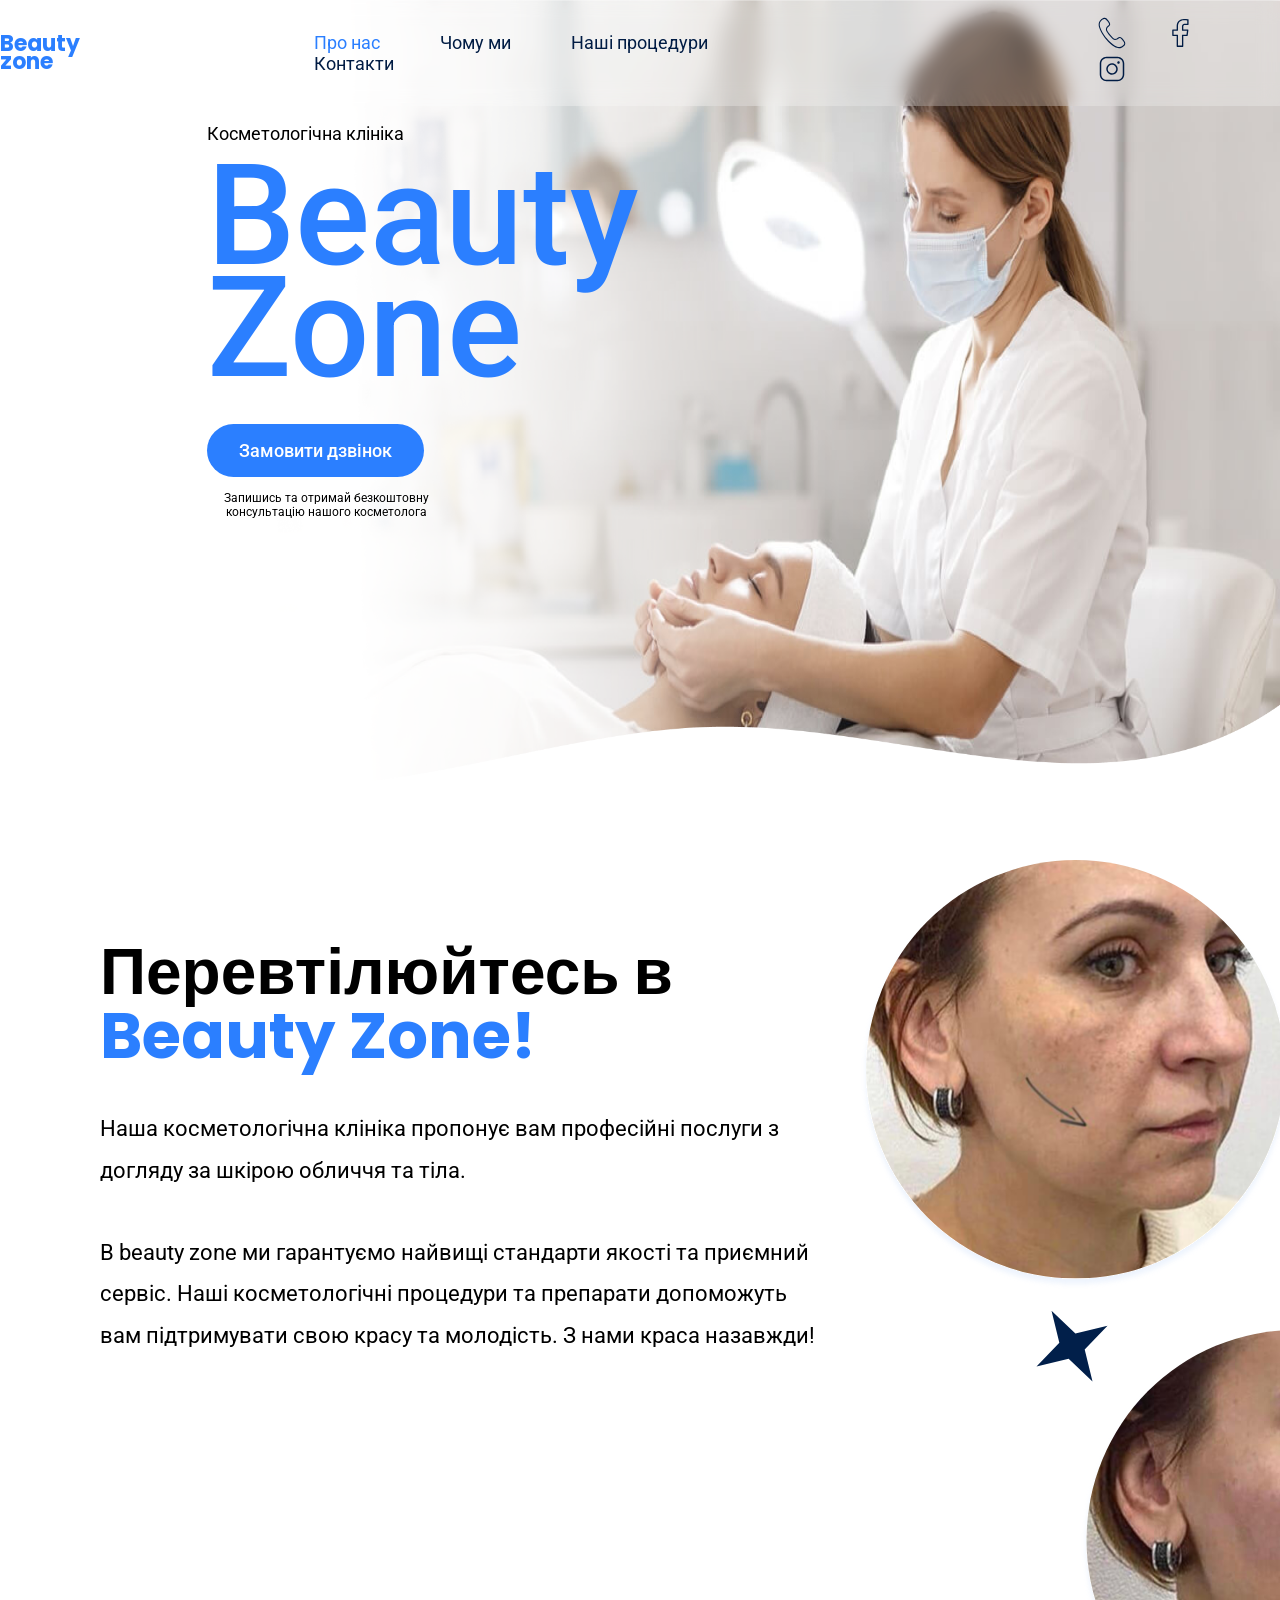
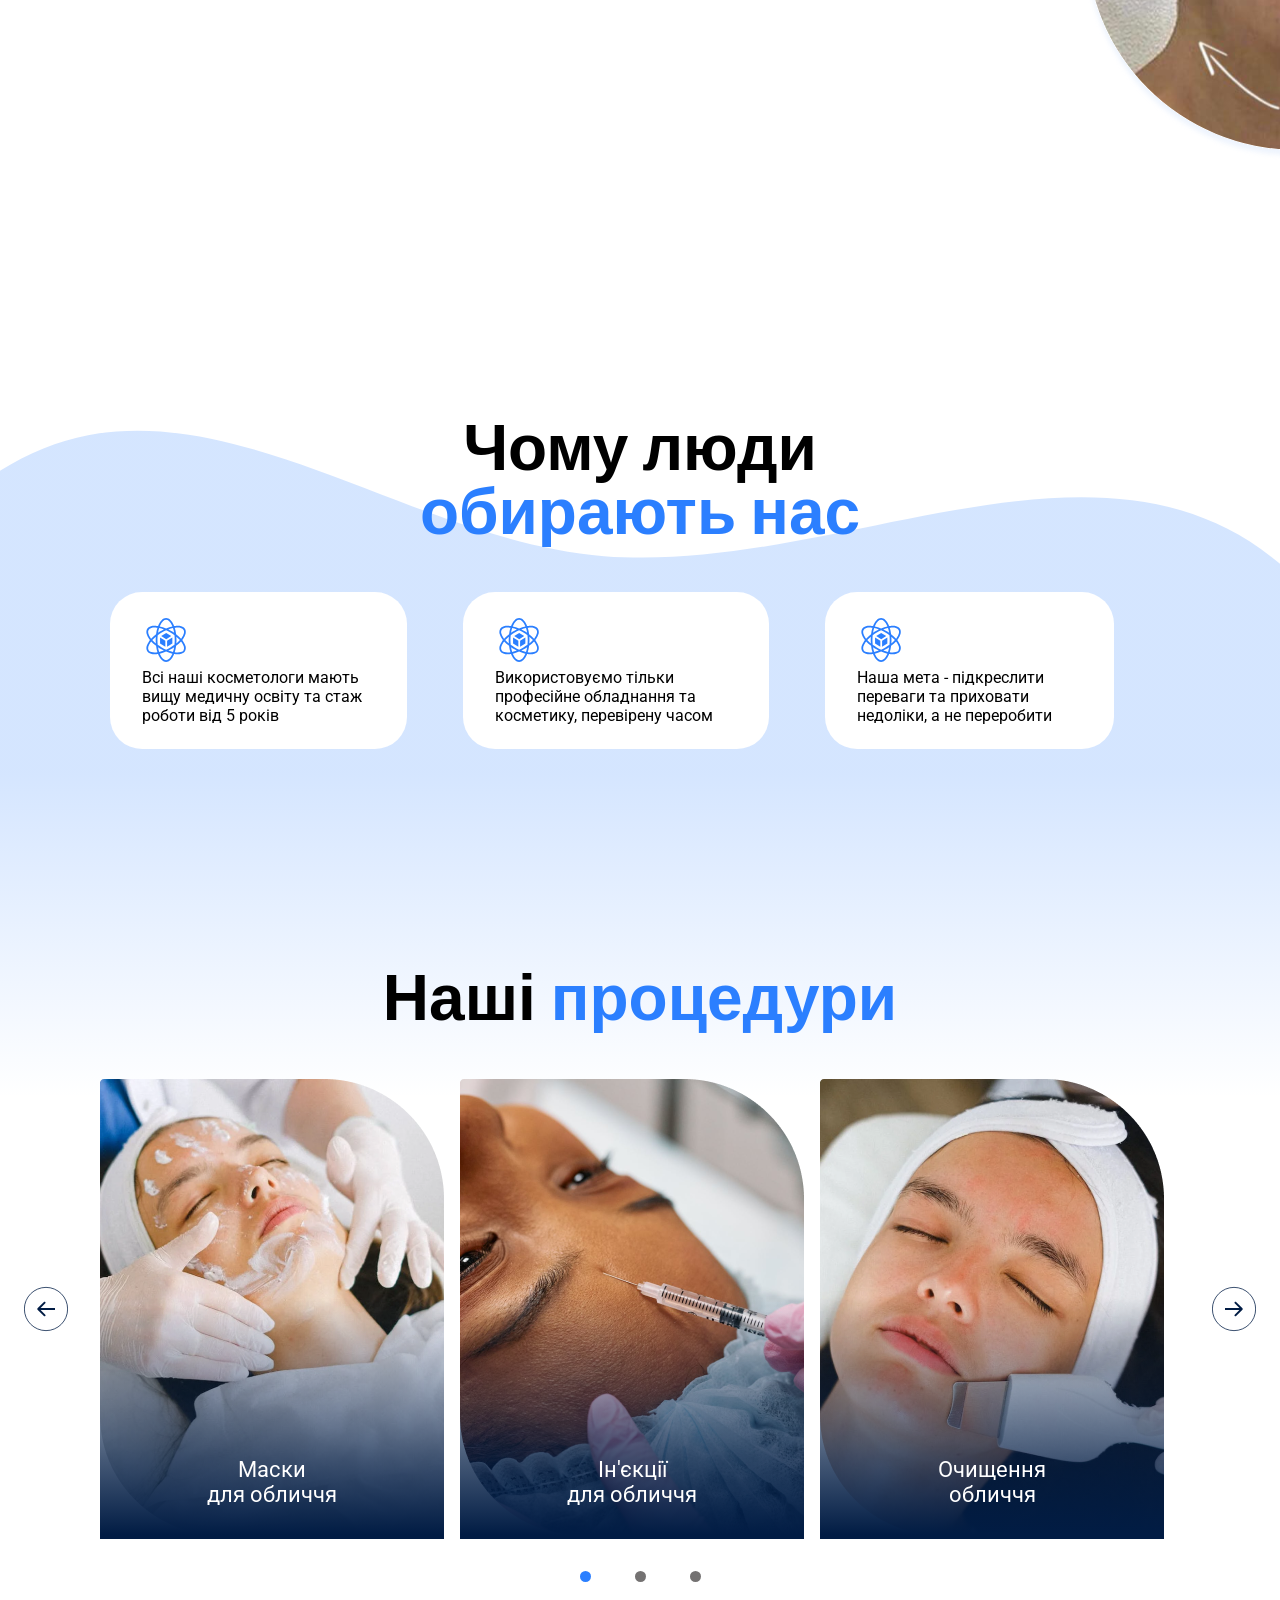
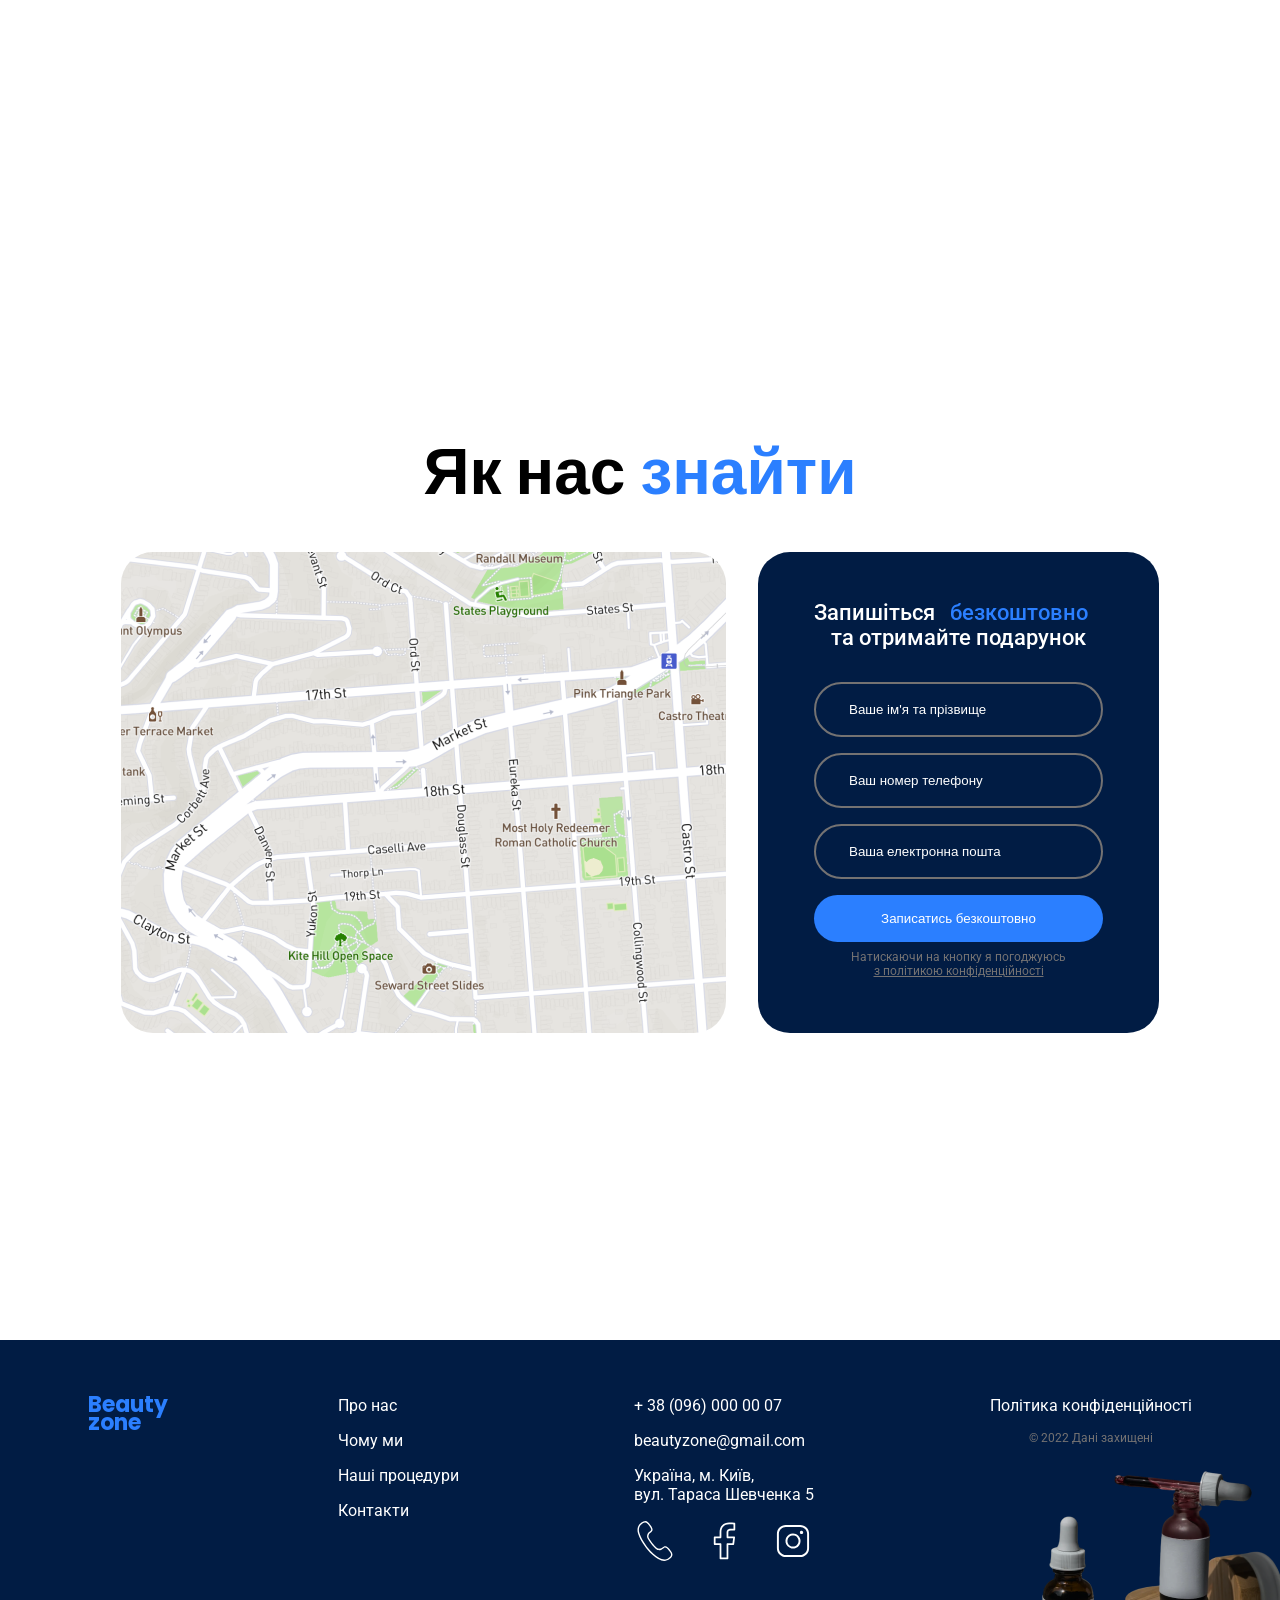
==== index.html @ c906c34a "First commit" ====
<!DOCTYPE html>
<html lang="en">
<head>
    <meta charset="UTF-8">

    <!-- Підключення шрифтів з Google Fonts -->
    <link rel="preconnect" href="https://fonts.googleapis.com">
    <link rel="preconnect" href="https://fonts.gstatic.com" crossorigin>
    <!-- Підключенно Roboto - regular, medium; Poppins - regular, bold -->
    <link href="https://fonts.googleapis.com/css2?family=Poppins:wght@400;700&family=Roboto:wght@400;500&display=swap" rel="stylesheet">


    <!-- Підключення стилів -->

    <!-- Підключення основних стилів -->
    <link rel="stylesheet" href="./css/nullystyle/nullystyle.css">
    <link rel="stylesheet" href="./css/nullystyle/fonts.css">

    <!-- Підключення стилів, для окремих блоків -->
    <link rel="stylesheet" href="./css/header/header.css">
    <link rel="stylesheet" href="./css/style_block_1/block_style.css">

    <link rel="stylesheet" href="./css/style_block_2/block_style.css">

    <link rel="stylesheet" href="./css/style_block_3/block_style.css">
    <link rel="stylesheet" href="./css/style_block_3/slider.css">

    <link rel="stylesheet" href="./css/style_block_4/block_style.css">

    <link rel="stylesheet" href="./css/footer/footer.css">

    <title>genius-homework-1</title>
</head>
<body>
    <div class="wrapper">

        <header class="header">
            <h2 class="logo">Beauty zone</h2>
            <div class="link_group">
                <a href="#main" class="roboto link opened_link">Про нас</a>
                <a href="#why_us" class="roboto link">Чому ми</a>
                <a href="#service" class="roboto link">Наші процедури</a>
                <a href="#contact" class="roboto link">Контакти</a>
            </div>
            <div class="icons_group">
                <img src="./images/icons/header_phone.svg" alt="" class="header_icon">
                <img src="./images/icons/header_facebook.svg" alt="" class="header_icon">
                <img src="./images/icons/header_instagram.svg" alt="" class="header_icon">
            </div>
        </header>

        <section class="section_wrapper first_screen">
            <div class="content">
                <p class="content_subtitle roboto">Косметологічна клініка</p>
                <p class="content_title roboto">Beauty Zone</p>
                <p class="content_order_call roboto">Замовити дзвінок</p>
                <p class="content_text roboto">Запишись та отримай безкоштовну консультацію нашого косметолога</p>
            </div>
        </section>

        <section id="main" class="section_wrapper section_flex">
            <div>
                <h2 class="section_title">Перевтілюйтесь в <p>Beauty Zone!</p></h2>
                <p class="section_text roboto">
                    Наша косметологічна клініка пропонує вам професійні послуги
                    з догляду за шкірою обличчя та тіла.
                </p>
                <p class="section_text roboto">
                    B beauty zone ми гарантуємо найвищі стандарти якості
                    та приємний сервіс. Наші косметологічні процедури та препарати допоможуть вам підтримувати свою красу та молодість.
                    З нами краса назавжди!
                </p>
            </div>
            <img src="./images/блок%202/background.svg" class="section_image" alt="">
        </section>

        <section class="selection_wrapper">
            <div id="why_us">
                <h2 class="section_title ">Чому люди<p>обирають нас</p></h2>

                <div class="card_items">
                    <div class="card_item">
                        <img src="./images/Блок%203/icons/education.svg" alt="" class="card_icon">
                        <p class="card_text roboto">Всі наші косметологи мають вищу медичну освіту
                            та стаж роботи від 5 років</p>
                    </div>
                    <div class="card_item">
                        <img src="./images/Блок%203/icons/education.svg" alt="" class="card_icon">
                        <p class="card_text roboto">Використовуємо тільки професійне обладнання та косметику, перевірену часом</p>
                    </div>
                    <div class="card_item">
                        <img src="./images/Блок%203/icons/education.svg" alt="" class="card_icon">
                        <p class="card_text roboto">Наша мета - підкреслити переваги та приховати недоліки, а не переробити</p>
                    </div>
                </div>
            </div>

            <div id="service">
                <h2 class="section_title service_title">Наші <p>процедури</p></h2>

                <div class="slider_wrapper">

                    <div class="slider_body">
                        <img src="./images/Блок%203/icons/navigation_arrow.svg" alt="" class="slider_arrow_button">
                        <div class="slider_items">
                            <div class="slider_item">
                                <img src="./images/Блок%203/sliders/masks.png" alt="" class="slider_item_image">
                                <p class="slider_item_background"></p>
                                <p class="slider_item_text roboto">Маски <br> для обличчя</p>
                            </div>
                            <div class="slider_item">
                                <img src="./images/Блок%203/sliders/injection.png" alt="" class="slider_item_image">
                                <p class="slider_item_background"></p>
                                <p class="slider_item_text roboto">Ін'єкції <br> для обличчя</p>
                            </div>
                            <div class="slider_item">
                                <img src="./images/Блок%203/sliders/clear_face.png" alt="" class="slider_item_image">
                                <p class="slider_item_background"></p>
                                <p class="slider_item_text roboto">Очищення <br> обличчя</p>
                            </div>
                        </div>
                        <img src="./images/Блок%203/icons/navigation_arrow.svg" alt="" class="slider_arrow_button slider_arrow_button-next">
                    </div>

                    <div class="slider_buttons">
                        <button class="slider_button slider_button-active"></button>
                        <button class="slider_button"></button>
                        <button class="slider_button"></button>
                    </div>
                </div>
            </div>
        </section>

        <section id="contact" class="section_wrapper">
            <h2 class="section_title section_title-center">Як нас<p>знайти</p></h2>
            
            <div class="content_wrapper">
                <img src="./images/Block%204/map.png" alt="" class="content_map">
                <form class="content_form" action="#" method="POST">
                    <span class="content_form_title roboto"><span>Запишіться <p>безкоштовно</p></span>та отримайте подарунок</span>
                    <input placeholder="Ваше ім'я та прізвище" class="content_form_input" type="text">
                    <input placeholder="Ваш номер телефону" class="content_form_input" type="tel">
                    <input placeholder="Ваша електронна пошта" class="content_form_input" type="email">
                    <button class="content_form_button_submit" type="submit">Записатись безкоштовно</button>
                    <div class="agree_text-wrapper">
                        <p class="agree_text roboto">Натискаючи на кнопку я погоджуюсь</p>
                        <p class="agree_text roboto agree_text-underline">з політикою конфіденційності</p>
                    </div>
                </form>
            </div>
        </section>
        
        <footer class="footer_wrapper">

            <h2 class="logo">Beauty zone</h2>

            <div class="footer_link_group">
                <a href="#main" class="roboto opened_link footer_text">Про нас</a>
                <a href="#why_us" class="roboto footer_text">Чому ми</a>
                <a href="#service" class="roboto footer_text">Наші процедури</a>
                <a href="#contact" class="roboto footer_text">Контакти</a>
            </div>

            <div>
                <p class="footer_text roboto">+ 38 (096) 000 00 07</p>
                <p class="footer_text roboto">beautyzone@gmail.com</p>
                <p class="footer_text roboto">Україна, м. Київ,<br> вул. Тараса Шевченка 5</p>

                <div class="icons_wrap">
                    <img src="./images/footer/icons/phone.svg" alt="">
                    <img src="./images/footer/icons/facebook.svg" alt="">
                    <img src="./images/footer/icons/instagram.svg" alt="">
                </div>
            </div>

            <div>
                <p class="footer_text roboto">Політика конфіденційності</p>
                <p class="roboto agree_text">© 2022 Дані захищені</p>
            </div>

            <img src="./images/footer/footer.png" alt="" class="footer_staff_image">
        </footer>
    </div>
</body>
</html>
---- css/nullystyle/nullystyle.css ----
*{
    margin: 0;
    padding: 0;
}

html{
    scroll-behavior: smooth;
}

body{
    overflow-x: hidden;
}

section{
    height: 100vh;
}

a{
    text-decoration: none;
    color: black;
}

button{
    outline: none;
    border: none;
}

.poppins{
    font-family: 'Poppins', sans-serif;
}

.roboto {
    font-family: 'Roboto', sans-serif;
}
---- css/nullystyle/fonts.css ----
h1, h2, h3, h4, h5, h6, h7, h8, h9{
    letter-spacing: 0;
}

h1, h2{
    font-family: 'Poppins', sans-serif;
}

h3, h4, h5, h6, h7, h8, h9 {
    font-family: 'Roboto', sans-serif;
}


h1, h2, h3, h5, h6, h7, h8 {
    line-height: normal;
}


h1 {
    font-weight: bold;
    font-size: 64px;
}

h2{
    font-size: 32px;
}

h3{
    font-weight: 500;
}

h4{
    font-size: 22px;
    line-height: 18;
}

h5{
    font-size: 38px;
}

h7{
    font-size: 13px;
}

h8{
    font-size: 14px;
}

h9{
    font-size: 12px;
    line-height: 18;
}
---- css/header/header.css ----
.header{
    position: absolute;
    top: 0;
    left: 0;
    display: flex;
    align-items: center;
    justify-content: center;
    width: 100vw;
    height: 106px;
    background: rgba(255, 255, 255, 0.25);
    backdrop-filter: blur(10px);
    z-index: 5;
}


.logo{
    font-size: 22px;
    width: 74px;
    color: #2B7FFF;
    line-height: 0.8;
}

.link_group{
    margin: 0 240px;
}

.link{
    font-size: 18px;
    color: #011C44;
    margin-right: 56px;
}

.opened_link{
    color: #2B7FFF;
}

.header_icon{
    width: 32px;
    height: 32px;
    margin-right: 32px;
}
---- css/style_block_1/block_style.css ----
.first_screen{
    position: relative;
    top: 0;
    left: 0;
    background-image: url("../../images/background.png");
    background-repeat: no-repeat;
    background-size: 100% 100%;
    height: 100vh;
    min-width: 100vw;
}

.content{
    position: absolute;
    top: 122px;
    left: 206px;

    flex-direction: column;
    align-items: start;

    border: 1px solid #0000;
}

.content_subtitle{
    font-size: 18px;
    margin-bottom: 16px;
}

.content_title{
    color: #2B7FFF;
    font-size: 140px;
    width: 529px;
    font-weight: 500;
    line-height: 80%;
    margin-bottom: 40px;
}

.content_order_call{
    display: inline-block;
    padding: 16px 32px;
    background: #2B7FFF;
    border-radius: 40px;
    font-size: 18px;
    font-weight: 500;
    color: #ffff;
    margin-bottom: 14px;
}

.content_text{
    font-size: 12px;
    width: 238px;
    text-align: center;
}
---- css/style_block_2/block_style.css ----
.section_flex{
    display: flex;
    padding-left: 100px;
}

.section_title{
    margin-top: 40px;
    font-size: 64px;
    line-height: 100%;
}

.section_title p{
    color: #2B7FFF;
}

.section_text{
    width: 729px;
    margin: 40px 0;
    font-size: 22px;
    line-height: 1.9;
}

.section_image{
    position: relative;
    top: -40px;
    left: 0;
    margin-left: 32px;
}
---- css/style_block_3/block_style.css ----
.selection_wrapper{
    display: flex;
    flex-direction: column;
    align-items: center;
    width: 100vw;
    height: 200vh;
    background-image: url("../../images/Блок 3/background.svg");
    background-size: 100% 100%;
    background-repeat: no-repeat;
}

.selection_wrapper .section_title{
    text-align: center;
    padding-top: 176px;
}

.service_title {
    display: flex;
    justify-content: center;
    border: 1px solid #0000;
}

.service_title p {
    margin-left: 15px;
}

.card_items{
    display: flex;
    width: 1060px;
    margin-top: 48px;
}

.card_item{
    background: #ffff;
    border-radius: 32px;
    padding: 24px 32px;
    margin-right: 56px;
}
---- css/style_block_3/slider.css ----
.slider_wrapper, .slider_body, .slider_items, .slider_buttons{
    display: flex;
}

.slider_wrapper{
    margin-top: 48px;
    flex-direction: column;
    align-items: center;
}

.slider_item{
    position: relative;
    top: 0;
    left: 0;
    margin-right: 16px;
}

.slider_item_background{
    position: absolute;
    left: 0;
    top: 0;
    background: linear-gradient(180deg, rgba(1, 28, 68, 0.00) 47.40%, rgba(1, 28, 68, 0.73) 82.66%, #011C44 99.06%);
    height: 100%;
    width: 100%;
}

.slider_item_text{
    position: absolute;
    bottom: 32px;
    left: 0;
    width: 100%;
    font-size: 22px;
    color: #fff;
    text-align: center;
}

.slider_arrow_button{
    margin-right: 32px;
    cursor: pointer;
}

.slider_arrow_button-next{
    transform: rotateY(180deg);
    margin-left: 32px;
    margin-right: 0;
}

.slider_buttons{
    width: 121px;
    justify-content: space-between;
    margin-top: 32px;
}

.slider_button{
    height: 11px;
    width: 11px;
    border-radius: 11px;
    background: #747272;
    cursor: pointer;
}

.slider_button-active{
    background: #2B7FFF;
}
---- css/style_block_4/block_style.css ----
.section_title-center{
    display: flex;
    justify-content: center;
}

.section_title-center p{
    margin-left: 15px;
}

.content_wrapper{
    display: flex;
    justify-content: center;
    margin-top: 48px;
}

.content_form{
    display: flex;
    flex-direction: column;
    background: #011c44;
    margin-left: 32px;
    padding: 0 56px 0 56px;
    border-radius: 32px;
}

.content_map{
    border-radius: 32px;
}


.content_form_input{
    padding: 18px 33px;
    border-radius: 32px;
    margin-bottom: 16px;
    background: none;
    border: 2px solid #747272;
}

.content_form_input::placeholder{
    color: #ffffff;
}

.content_form_button_submit{
    padding: 16px 32px;
    color: #ffffff;
    background: #2b7fff;
    border-radius: 32px;
}

.content_form_title{
    display: flex;
    flex-direction: column;
    align-items: center;
    color: #ffffff;
    font-size: 22px;
    font-weight: 500;
    margin-top: 48px;
    margin-bottom: 32px;
}

.content_form_title span{
    display: flex;
}

.content_form_title p{
    color: #2b7fff;
    margin-left: 15px;
    margin-right: 15px;
}


.agree_text-wrapper{
    margin-top: 8px;
}

.agree_text{
    color: #747272;
    font-size: 12px;
    text-align: center;
}

.agree_text-underline{
    text-decoration: underline;
}
---- css/footer/footer.css ----
.footer_wrapper{
    display: flex;
    align-items: start;
    justify-content: space-around;
    padding: 56px 0;
    position: relative;
    background: #011C44;
    width: 100%;
}

.footer_text{
    color: #ffffff;
    font-size: 16px;
    font-weight: 400;
    margin-bottom: 16px;
}

.footer_staff_image{
    position: absolute;
    bottom: 0;
    right: 0;
}

.footer_link_group{
    display: flex;
    flex-direction: column;
}

.footer_link_group .link{
    color: #ffffff;
    margin: 0;
}

.icons_wrap{
    display: flex;
    align-items: center;
    justify-content: space-between;
}
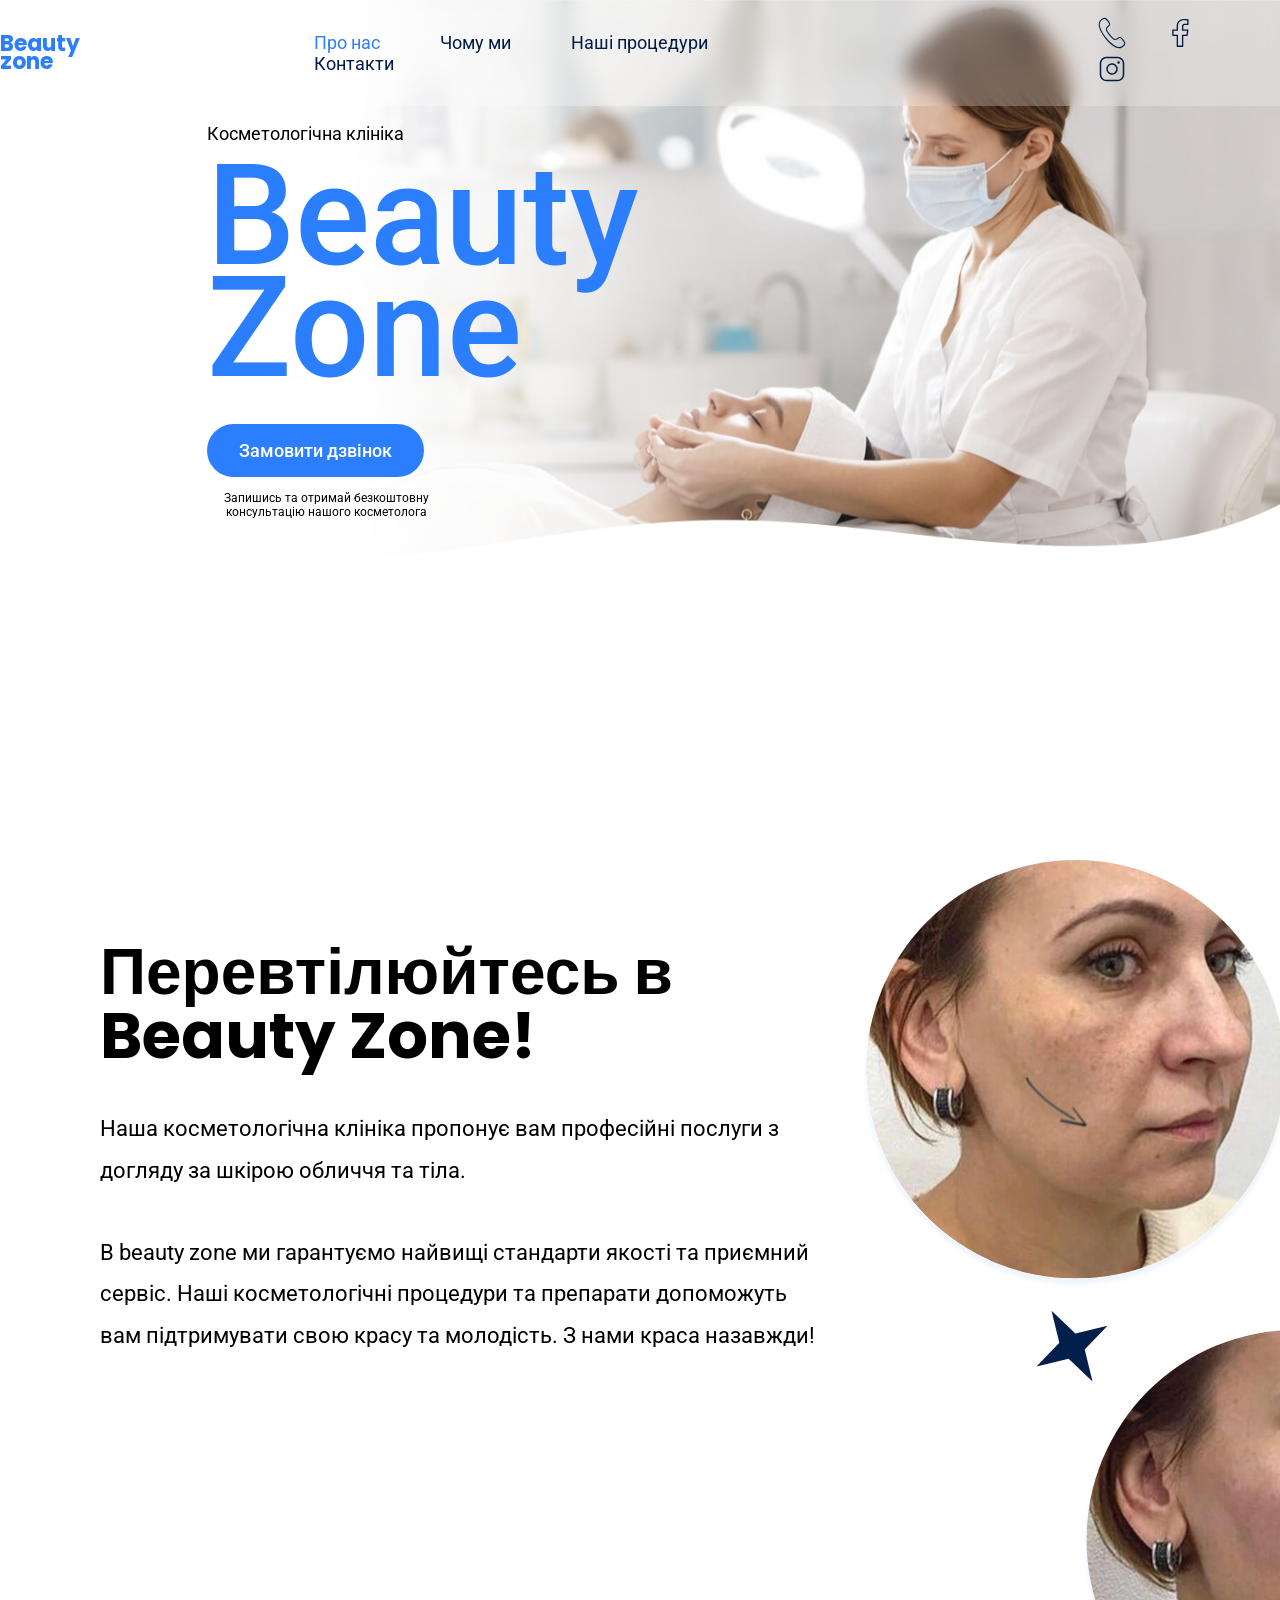
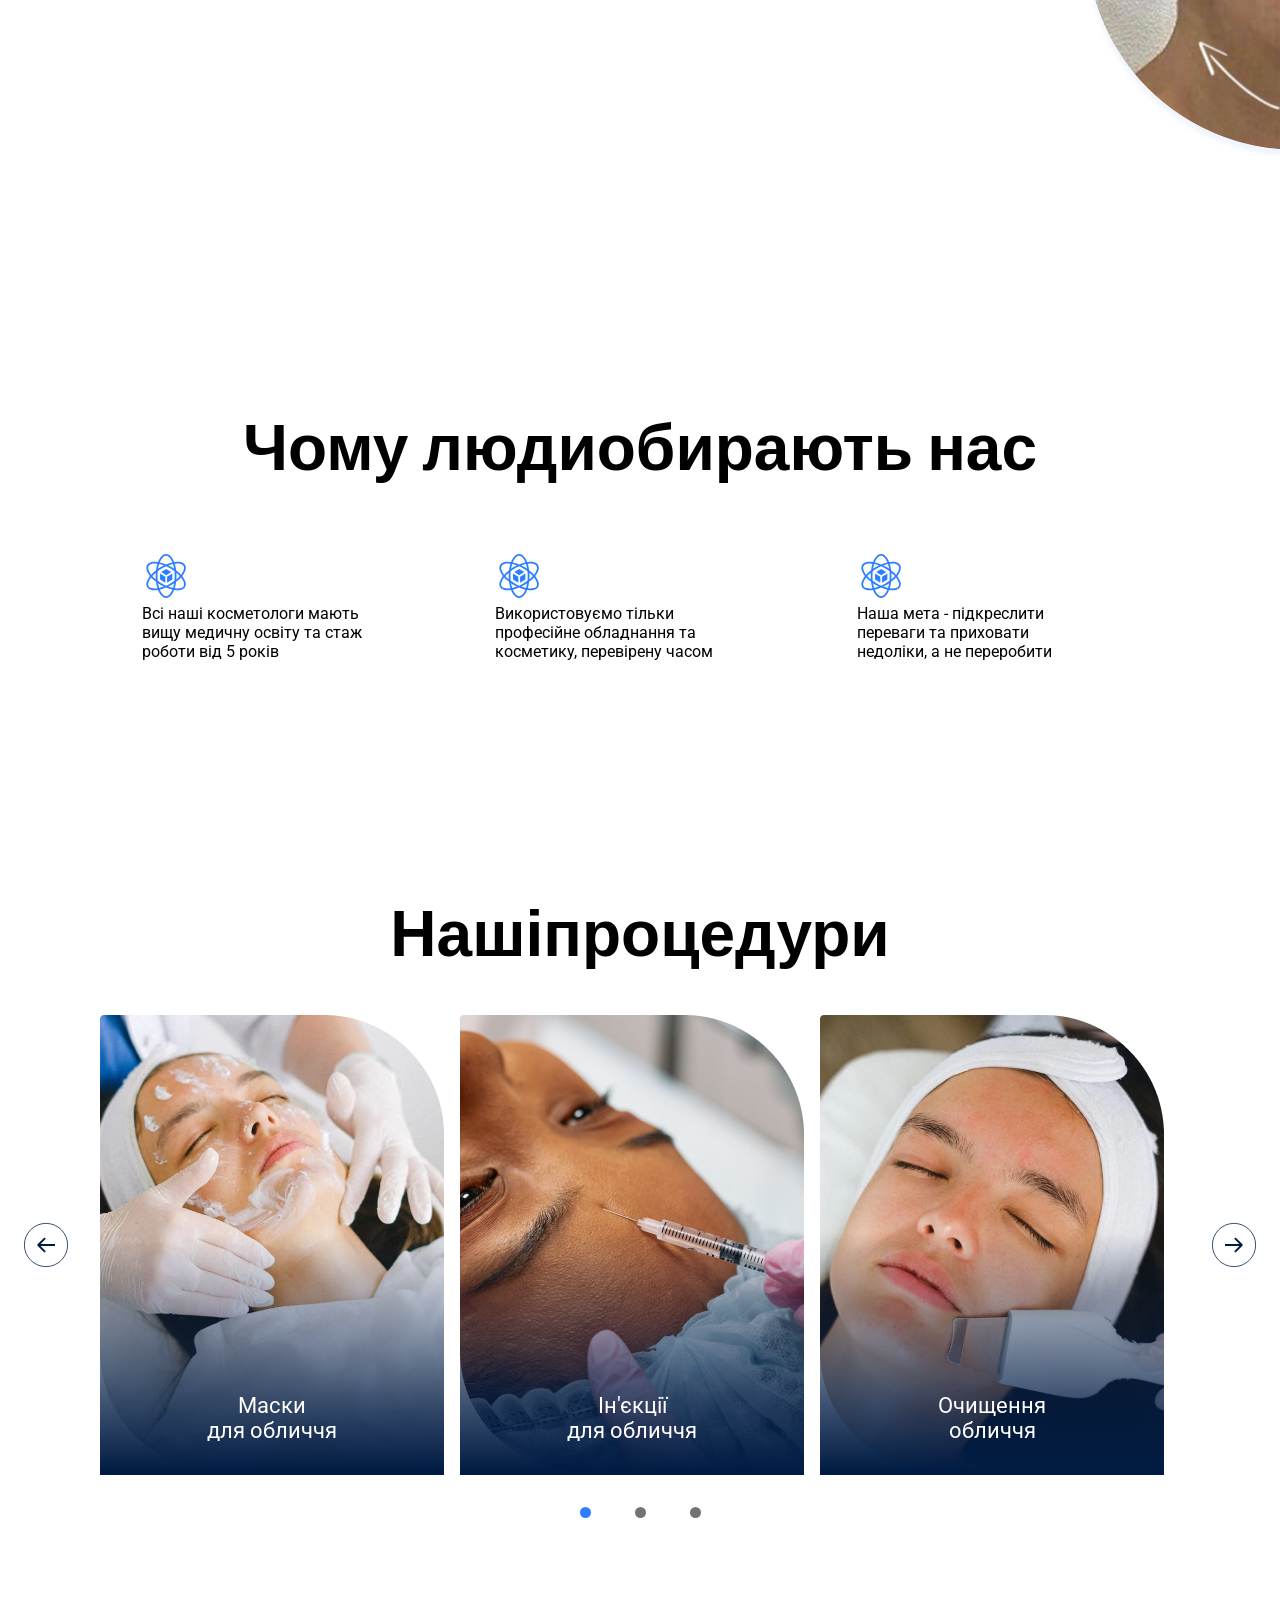
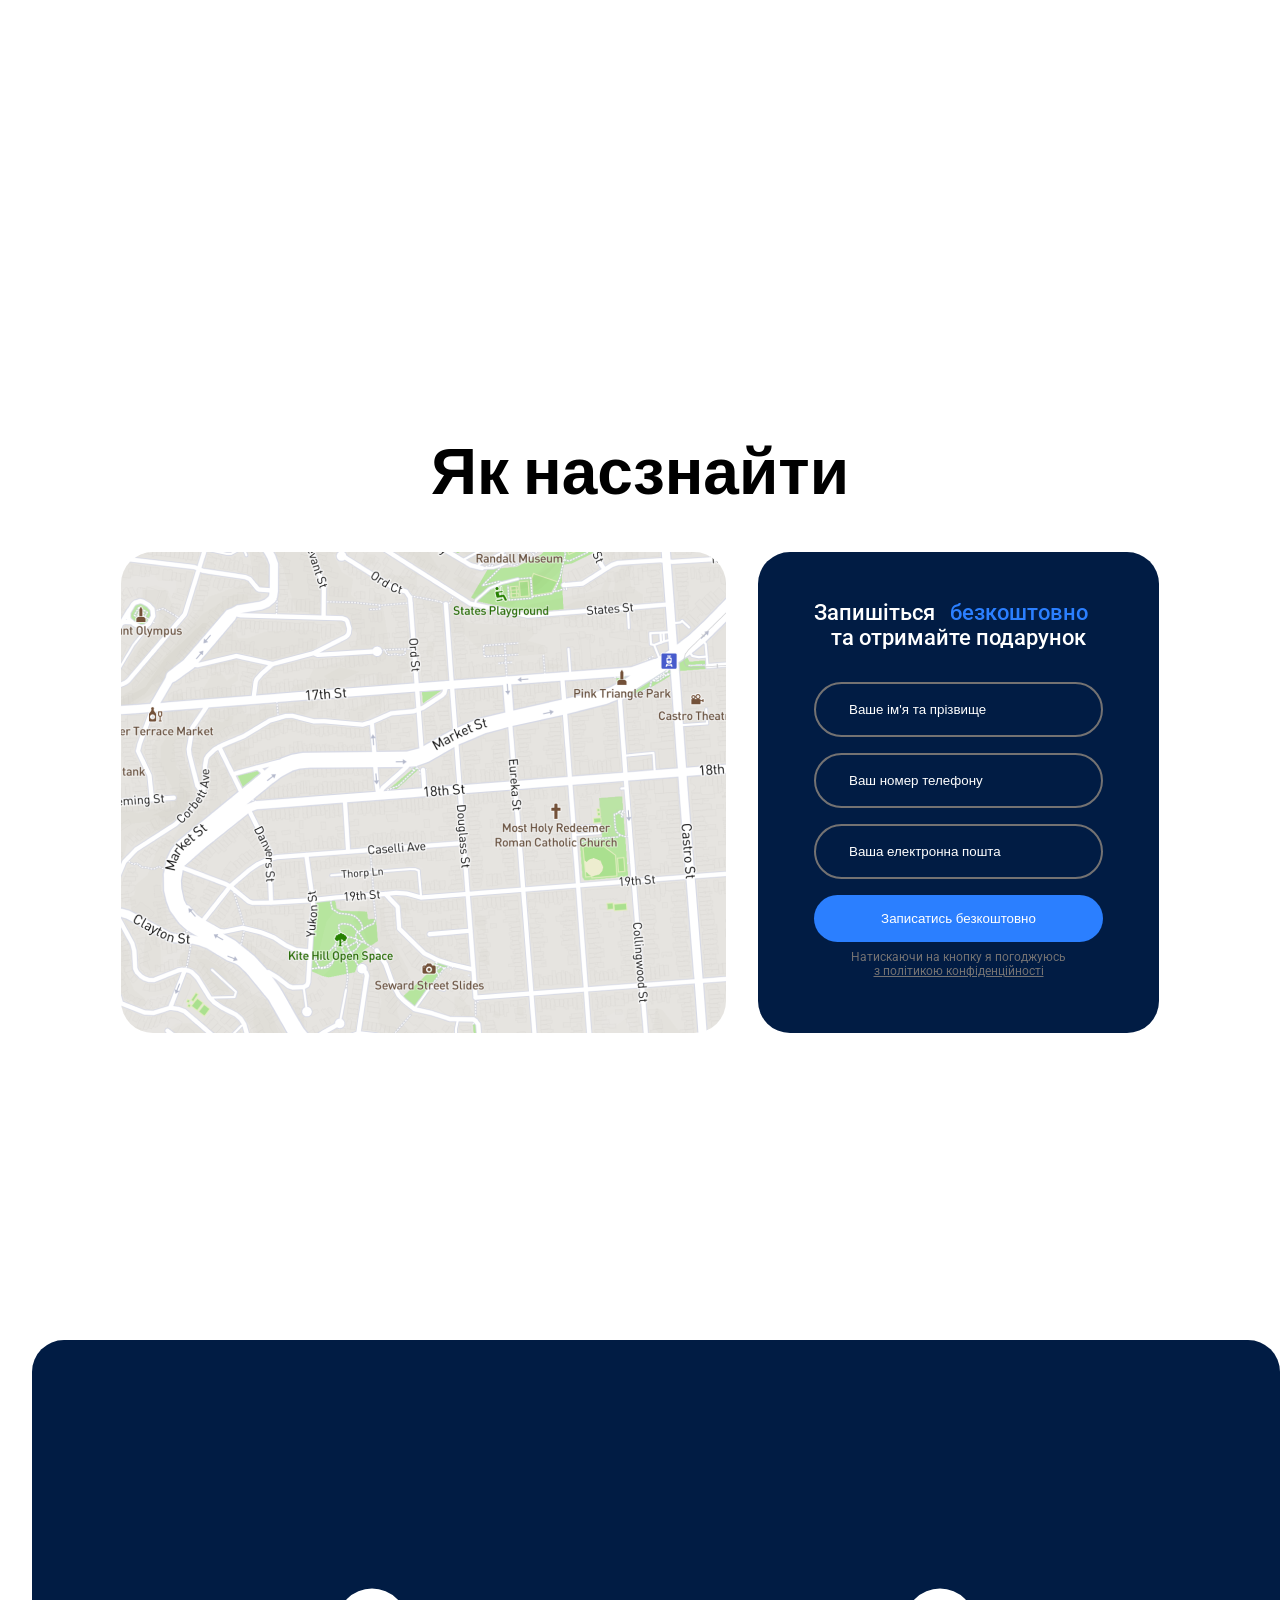
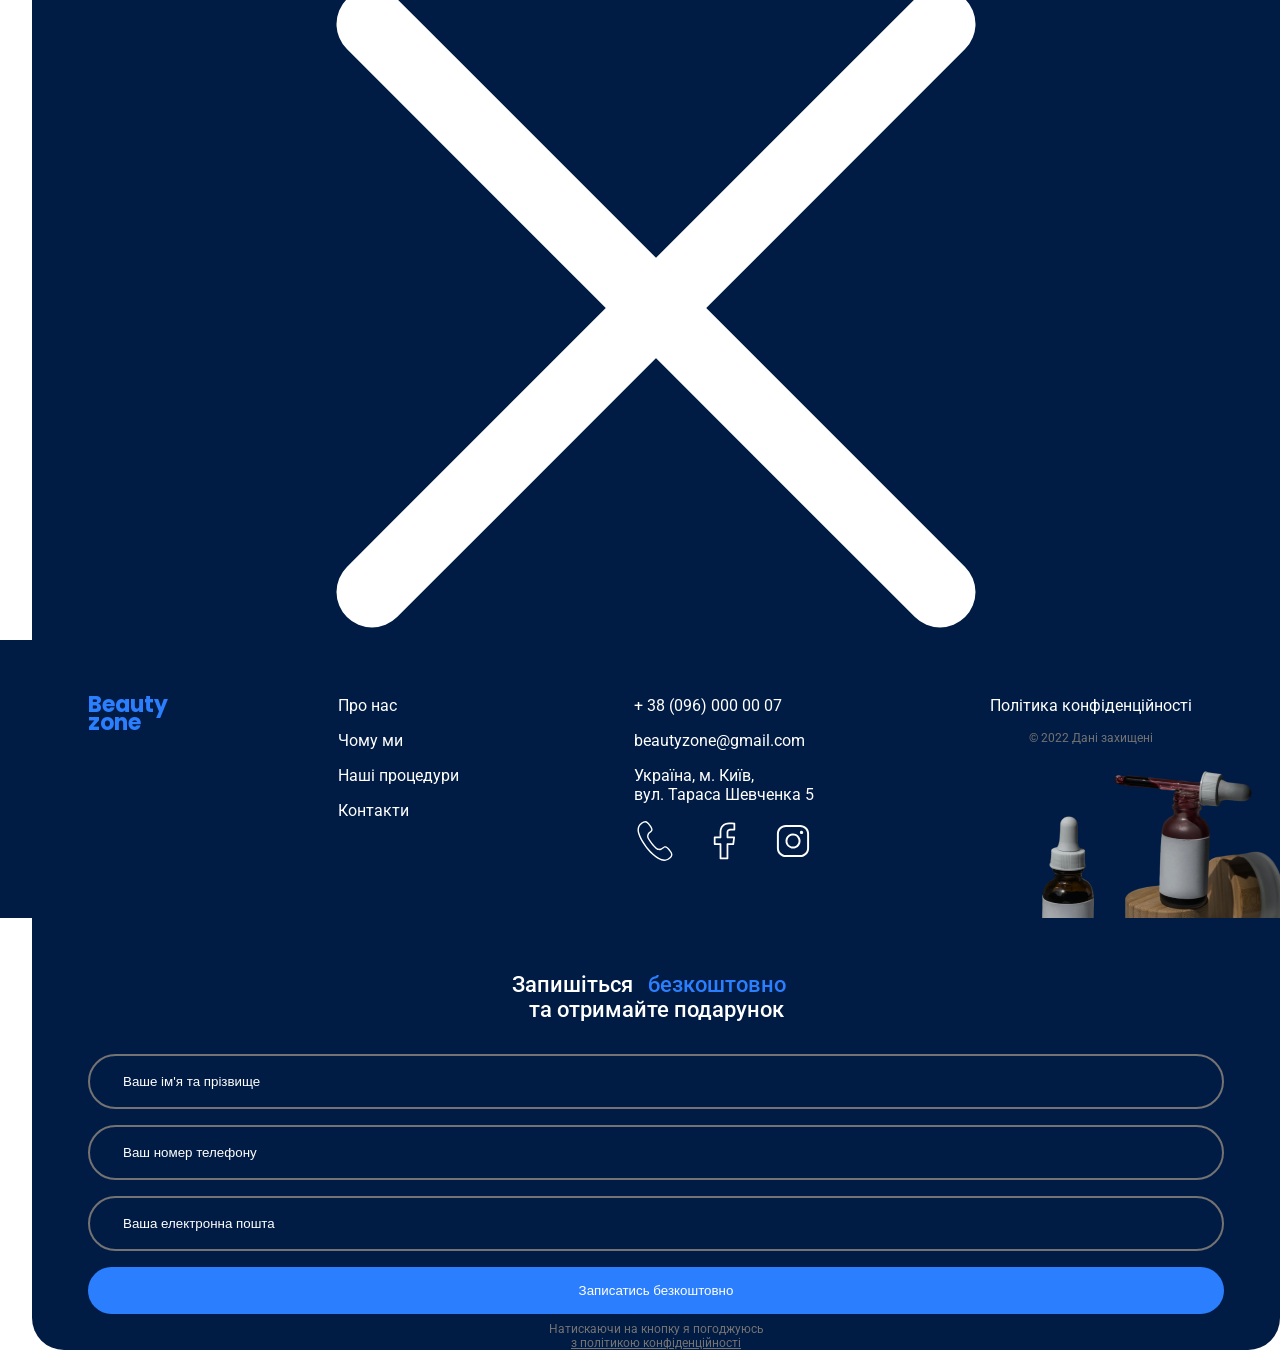
==== commit 09006a5f: "Add files via upload" ====
--- a/index.html
+++ b/index.html
@@ -1,185 +1,217 @@
-<!DOCTYPE html>
-<html lang="en">
-<head>
-    <meta charset="UTF-8">
-
-    <!-- Підключення шрифтів з Google Fonts -->
-    <link rel="preconnect" href="https://fonts.googleapis.com">
-    <link rel="preconnect" href="https://fonts.gstatic.com" crossorigin>
-    <!-- Підключенно Roboto - regular, medium; Poppins - regular, bold -->
-    <link href="https://fonts.googleapis.com/css2?family=Poppins:wght@400;700&family=Roboto:wght@400;500&display=swap" rel="stylesheet">
-
-
-    <!-- Підключення стилів -->
-
-    <!-- Підключення основних стилів -->
-    <link rel="stylesheet" href="./css/nullystyle/nullystyle.css">
-    <link rel="stylesheet" href="./css/nullystyle/fonts.css">
-
-    <!-- Підключення стилів, для окремих блоків -->
-    <link rel="stylesheet" href="./css/header/header.css">
-    <link rel="stylesheet" href="./css/style_block_1/block_style.css">
-
-    <link rel="stylesheet" href="./css/style_block_2/block_style.css">
-
-    <link rel="stylesheet" href="./css/style_block_3/block_style.css">
-    <link rel="stylesheet" href="./css/style_block_3/slider.css">
-
-    <link rel="stylesheet" href="./css/style_block_4/block_style.css">
-
-    <link rel="stylesheet" href="./css/footer/footer.css">
-
-    <title>genius-homework-1</title>
-</head>
-<body>
-    <div class="wrapper">
-
-        <header class="header">
-            <h2 class="logo">Beauty zone</h2>
-            <div class="link_group">
-                <a href="#main" class="roboto link opened_link">Про нас</a>
-                <a href="#why_us" class="roboto link">Чому ми</a>
-                <a href="#service" class="roboto link">Наші процедури</a>
-                <a href="#contact" class="roboto link">Контакти</a>
-            </div>
-            <div class="icons_group">
-                <img src="./images/icons/header_phone.svg" alt="" class="header_icon">
-                <img src="./images/icons/header_facebook.svg" alt="" class="header_icon">
-                <img src="./images/icons/header_instagram.svg" alt="" class="header_icon">
-            </div>
-        </header>
-
-        <section class="section_wrapper first_screen">
-            <div class="content">
-                <p class="content_subtitle roboto">Косметологічна клініка</p>
-                <p class="content_title roboto">Beauty Zone</p>
-                <p class="content_order_call roboto">Замовити дзвінок</p>
-                <p class="content_text roboto">Запишись та отримай безкоштовну консультацію нашого косметолога</p>
-            </div>
-        </section>
-
-        <section id="main" class="section_wrapper section_flex">
-            <div>
-                <h2 class="section_title">Перевтілюйтесь в <p>Beauty Zone!</p></h2>
-                <p class="section_text roboto">
-                    Наша косметологічна клініка пропонує вам професійні послуги
-                    з догляду за шкірою обличчя та тіла.
-                </p>
-                <p class="section_text roboto">
-                    B beauty zone ми гарантуємо найвищі стандарти якості
-                    та приємний сервіс. Наші косметологічні процедури та препарати допоможуть вам підтримувати свою красу та молодість.
-                    З нами краса назавжди!
-                </p>
-            </div>
-            <img src="./images/блок%202/background.svg" class="section_image" alt="">
-        </section>
-
-        <section class="selection_wrapper">
-            <div id="why_us">
-                <h2 class="section_title ">Чому люди<p>обирають нас</p></h2>
-
-                <div class="card_items">
-                    <div class="card_item">
-                        <img src="./images/Блок%203/icons/education.svg" alt="" class="card_icon">
-                        <p class="card_text roboto">Всі наші косметологи мають вищу медичну освіту
-                            та стаж роботи від 5 років</p>
-                    </div>
-                    <div class="card_item">
-                        <img src="./images/Блок%203/icons/education.svg" alt="" class="card_icon">
-                        <p class="card_text roboto">Використовуємо тільки професійне обладнання та косметику, перевірену часом</p>
-                    </div>
-                    <div class="card_item">
-                        <img src="./images/Блок%203/icons/education.svg" alt="" class="card_icon">
-                        <p class="card_text roboto">Наша мета - підкреслити переваги та приховати недоліки, а не переробити</p>
-                    </div>
-                </div>
-            </div>
-
-            <div id="service">
-                <h2 class="section_title service_title">Наші <p>процедури</p></h2>
-
-                <div class="slider_wrapper">
-
-                    <div class="slider_body">
-                        <img src="./images/Блок%203/icons/navigation_arrow.svg" alt="" class="slider_arrow_button">
-                        <div class="slider_items">
-                            <div class="slider_item">
-                                <img src="./images/Блок%203/sliders/masks.png" alt="" class="slider_item_image">
-                                <p class="slider_item_background"></p>
-                                <p class="slider_item_text roboto">Маски <br> для обличчя</p>
-                            </div>
-                            <div class="slider_item">
-                                <img src="./images/Блок%203/sliders/injection.png" alt="" class="slider_item_image">
-                                <p class="slider_item_background"></p>
-                                <p class="slider_item_text roboto">Ін'єкції <br> для обличчя</p>
-                            </div>
-                            <div class="slider_item">
-                                <img src="./images/Блок%203/sliders/clear_face.png" alt="" class="slider_item_image">
-                                <p class="slider_item_background"></p>
-                                <p class="slider_item_text roboto">Очищення <br> обличчя</p>
-                            </div>
-                        </div>
-                        <img src="./images/Блок%203/icons/navigation_arrow.svg" alt="" class="slider_arrow_button slider_arrow_button-next">
-                    </div>
-
-                    <div class="slider_buttons">
-                        <button class="slider_button slider_button-active"></button>
-                        <button class="slider_button"></button>
-                        <button class="slider_button"></button>
-                    </div>
-                </div>
-            </div>
-        </section>
-
-        <section id="contact" class="section_wrapper">
-            <h2 class="section_title section_title-center">Як нас<p>знайти</p></h2>
-            
-            <div class="content_wrapper">
-                <img src="./images/Block%204/map.png" alt="" class="content_map">
-                <form class="content_form" action="#" method="POST">
-                    <span class="content_form_title roboto"><span>Запишіться <p>безкоштовно</p></span>та отримайте подарунок</span>
-                    <input placeholder="Ваше ім'я та прізвище" class="content_form_input" type="text">
-                    <input placeholder="Ваш номер телефону" class="content_form_input" type="tel">
-                    <input placeholder="Ваша електронна пошта" class="content_form_input" type="email">
-                    <button class="content_form_button_submit" type="submit">Записатись безкоштовно</button>
-                    <div class="agree_text-wrapper">
-                        <p class="agree_text roboto">Натискаючи на кнопку я погоджуюсь</p>
-                        <p class="agree_text roboto agree_text-underline">з політикою конфіденційності</p>
-                    </div>
-                </form>
-            </div>
-        </section>
-        
-        <footer class="footer_wrapper">
-
-            <h2 class="logo">Beauty zone</h2>
-
-            <div class="footer_link_group">
-                <a href="#main" class="roboto opened_link footer_text">Про нас</a>
-                <a href="#why_us" class="roboto footer_text">Чому ми</a>
-                <a href="#service" class="roboto footer_text">Наші процедури</a>
-                <a href="#contact" class="roboto footer_text">Контакти</a>
-            </div>
-
-            <div>
-                <p class="footer_text roboto">+ 38 (096) 000 00 07</p>
-                <p class="footer_text roboto">beautyzone@gmail.com</p>
-                <p class="footer_text roboto">Україна, м. Київ,<br> вул. Тараса Шевченка 5</p>
-
-                <div class="icons_wrap">
-                    <img src="./images/footer/icons/phone.svg" alt="">
-                    <img src="./images/footer/icons/facebook.svg" alt="">
-                    <img src="./images/footer/icons/instagram.svg" alt="">
-                </div>
-            </div>
-
-            <div>
-                <p class="footer_text roboto">Політика конфіденційності</p>
-                <p class="roboto agree_text">© 2022 Дані захищені</p>
-            </div>
-
-            <img src="./images/footer/footer.png" alt="" class="footer_staff_image">
-        </footer>
-    </div>
-</body>
+<!DOCTYPE html>
+<html lang="en">
+<head>
+    <meta charset="UTF-8">
+
+    <!-- Підключення шрифтів з Google Fonts -->
+    <link rel="preconnect" href="https://fonts.googleapis.com">
+    <link rel="preconnect" href="https://fonts.gstatic.com" crossorigin>
+    <!-- Підключенно Roboto - regular, medium; Poppins - regular, bold -->
+    <link href="https://fonts.googleapis.com/css2?family=Poppins:wght@400;700&family=Roboto:wght@400;500&display=swap" rel="stylesheet">
+
+
+    <!-- Підключення стилів -->
+
+    <!-- Підключення основних стилів -->
+    <link rel="stylesheet" href="./css/desctop_style/nullystyle/nullystyle.css">
+    <link rel="stylesheet" href="./css/desctop_style/nullystyle/fonts.css">
+
+    <!-- Підключення стилів, для окремих блоків -->
+    <link rel="stylesheet" href="./css/desctop_style/header/header.css">
+    <link rel="stylesheet" href="./css/desctop_style/style_block_1/block_style.css">
+
+    <link rel="stylesheet" href="./css/desctop_style/style_block_2/block_style.css">
+
+    <link rel="stylesheet" href="./css/desctop_style/style_block_3/block_style.css">
+    <link rel="stylesheet" href="./css/desctop_style/style_block_3/slider.css">
+
+    <link rel="stylesheet" href="./css/desctop_style/style_block_4/block_style.css">
+
+    <link rel="stylesheet" href="./css/desctop_style/footer/footer.css">
+
+    <link rel="stylesheet" href="./css/desctop_style/modal_window.css">
+
+    <link rel="stylesheet" href="./css/style.css">
+
+    <title>genius-homework-1</title>
+</head>
+<body>
+    <div class="wrapper">
+
+        <header class="header">
+            <h2 class="logo">Beauty zone</h2>
+            <div class="link_group">
+                <a href="#main" class="roboto link opened_link">Про нас</a>
+                <a href="#why_us" class="roboto link">Чому ми</a>
+                <a href="#service" class="roboto link">Наші процедури</a>
+                <a href="#contact" class="roboto link">Контакти</a>
+            </div>
+            <div class="icons_group">
+                <img src="./images/icons/header_phone.svg" alt="" class="header_icon">
+                <img src="./images/icons/header_facebook.svg" alt="" class="header_icon">
+                <img src="./images/icons/header_instagram.svg" alt="" class="header_icon">
+            </div>
+        </header>
+
+        <section class="section_wrapper first_screen">
+            <img src="./images/background.png" alt="" class="background_image">
+            <div class="content">
+                <p class="content_subtitle roboto">Косметологічна клініка</p>
+                <p class="content_title roboto">Beauty Zone</p>
+                <p class="content_order_call roboto" id="open_modal">Замовити дзвінок</p>
+                <p class="content_text roboto">Запишись та отримай безкоштовну консультацію нашого косметолога</p>
+            </div>
+        </section>
+
+        <section id="main" class="section_wrapper section_flex">
+            <div>
+                <h2 class="section_title">Перевтілюйтесь в <span>Beauty Zone!</span></h2>
+                <p class="section_text roboto">
+                    Наша косметологічна клініка пропонує вам професійні послуги
+                    з догляду за шкірою обличчя та тіла.
+                </p>
+                <p class="section_text roboto">
+                    B beauty zone ми гарантуємо найвищі стандарти якості
+                    та приємний сервіс. Наші косметологічні процедури та препарати допоможуть вам підтримувати свою красу та молодість.
+                    З нами краса назавжди!
+                </p>
+            </div>
+            <img src="./images/блок%202/background.svg" class="section_image" alt="">
+        </section>
+
+        <section class="selection_wrapper">
+            <div id="why_us">
+                <h2 class="section_title ">Чому люди<span>обирають нас</span></h2>
+
+                <div class="card_items">
+                    <div class="card_item">
+                        <img src="./images/Блок%203/icons/education.svg" alt="" class="card_icon">
+                        <p class="card_text roboto">Всі наші косметологи мають вищу медичну освіту
+                            та стаж роботи від 5 років</p>
+                    </div>
+                    <div class="card_item">
+                        <img src="./images/Блок%203/icons/education.svg" alt="" class="card_icon">
+                        <p class="card_text roboto">Використовуємо тільки професійне обладнання та косметику, перевірену часом</p>
+                    </div>
+                    <div class="card_item">
+                        <img src="./images/Блок%203/icons/education.svg" alt="" class="card_icon">
+                        <p class="card_text roboto">Наша мета - підкреслити переваги та приховати недоліки, а не переробити</p>
+                    </div>
+                </div>
+            </div>
+
+            <div id="service">
+                <h2 class="section_title service_title">Наші <span>процедури</span></h2>
+
+                <div class="slider_wrapper">
+
+                    <div class="slider_body">
+                        <img src="./images/Блок%203/icons/navigation_arrow.svg" alt="" class="slider_arrow_button">
+                        <div class="slider_items">
+                            <div class="slider_item">
+                                <img src="./images/Блок%203/sliders/masks.png" alt="" class="slider_item_image">
+                                <p class="slider_item_background"></p>
+                                <p class="slider_item_text roboto">Маски <br> для обличчя</p>
+                            </div>
+                            <div class="slider_item">
+                                <img src="./images/Блок%203/sliders/injection.png" alt="" class="slider_item_image">
+                                <p class="slider_item_background"></p>
+                                <p class="slider_item_text roboto">Ін'єкції <br> для обличчя</p>
+                            </div>
+                            <div class="slider_item">
+                                <img src="./images/Блок%203/sliders/clear_face.png" alt="" class="slider_item_image">
+                                <p class="slider_item_background"></p>
+                                <p class="slider_item_text roboto">Очищення <br> обличчя</p>
+                            </div>
+                        </div>
+                        <img src="./images/Блок%203/icons/navigation_arrow.svg" alt="" class="slider_arrow_button slider_arrow_button-next">
+                    </div>
+
+                    <div class="slider_buttons">
+                        <button class="slider_button slider_button-active"></button>
+                        <button class="slider_button"></button>
+                        <button class="slider_button"></button>
+                    </div>
+                </div>
+            </div>
+        </section>
+
+        <section id="contact" class="section_wrapper">
+            <h2 class="section_title section_title-center">Як нас<span>знайти</span></h2>
+            
+            <div class="content_wrapper">
+                <img src="./images/Block%204/map.png" alt="" class="content_map">
+                <form class="content_form" action="#" method="POST">
+                    <span class="content_form_title roboto"><span>Запишіться <p>безкоштовно</p></span>та отримайте подарунок</span>
+                    <input placeholder="Ваше ім'я та прізвище" class="content_form_input" type="text" id="content_form_input" pattern="^\s*\S+\s+\S+\s*$" required>
+                    <input placeholder="Ваш номер телефону" class="content_form_input" type="tel" required>
+                    <input placeholder="Ваша електронна пошта" class="content_form_input" type="email" required>
+                    <button class="content_form_button_submit" type="submit">Записатись безкоштовно</button>
+                    <div class="agree_text-wrapper">
+                        <p class="agree_text roboto">Натискаючи на кнопку я погоджуюсь</p>
+                        <p class="agree_text roboto agree_text-underline">з політикою конфіденційності</p>
+                    </div>
+                </form>
+            </div>
+        </section>
+
+
+        <section class="modal_window" id="modal_window">
+            <div class="modal_wrapper">
+                
+                <form class="content_form" action="#" method="POST">
+
+                    <img src="./images/modal_window/close.svg" class="modal_window_img" id="close_modal_window" alt="">
+
+                    <h2 class="modal_title poppins">Замовити дзвінок</h2>
+                    <span class="content_form_title roboto"><span>Запишіться <p>безкоштовно</p></span>та отримайте подарунок</span>
+                    <input placeholder="Ваше ім'я та прізвище" class="content_form_input" type="text" pattern="^\s*\S+\s+\S+\s*$" required>
+                    <input placeholder="Ваш номер телефону" class="content_form_input" type="tel" required>
+                    <input placeholder="Ваша електронна пошта" class="content_form_input" type="email" required>
+                    <button class="content_form_button_submit" type="submit">Записатись безкоштовно</button>
+                    <div class="agree_text-wrapper">
+                        <p class="agree_text roboto">Натискаючи на кнопку я погоджуюсь</p>
+                        <p class="agree_text roboto agree_text-underline">з політикою конфіденційності</p>
+                    </div>
+
+                </form>
+            </div>
+        </section>
+
+        
+        <footer class="footer_wrapper">
+
+            <h2 class="logo">Beauty zone</h2>
+
+            <div class="footer_link_group">
+                <a href="#main" class="roboto opened_link footer_text">Про нас</a>
+                <a href="#why_us" class="roboto footer_text">Чому ми</a>
+                <a href="#service" class="roboto footer_text">Наші процедури</a>
+                <a href="#contact" class="roboto footer_text">Контакти</a>
+            </div>
+
+            <div>
+                <p class="footer_text roboto">+ 38 (096) 000 00 07</p>
+                <p class="footer_text roboto">beautyzone@gmail.com</p>
+                <p class="footer_text roboto">Україна, м. Київ,<br> вул. Тараса Шевченка 5</p>
+
+                <div class="icons_wrap">
+                    <img src="./images/footer/icons/phone.svg" alt="">
+                    <img src="./images/footer/icons/facebook.svg" alt="">
+                    <img src="./images/footer/icons/instagram.svg" alt="">
+                </div>
+            </div>
+
+            <div>
+                <p class="footer_text roboto">Політика конфіденційності</p>
+                <p class="roboto agree_text">© 2022 Дані захищені</p>
+            </div>
+
+            <img src="./images/footer/footer.png" alt="" class="footer_staff_image">
+        </footer>
+    </div>
+
+
+    <script src="./js/modal.js"></script>
+</body>
 </html>
--- a/css/desctop_style/nullystyle/nullystyle.css
+++ b/css/desctop_style/nullystyle/nullystyle.css
@@ -0,0 +1,34 @@
+*{
+    margin: 0;
+    padding: 0;
+}
+
+html{
+    scroll-behavior: smooth;
+}
+
+body{
+    overflow-x: hidden;
+}
+
+section{
+    height: 100vh;
+}
+
+a{
+    text-decoration: none;
+    color: black;
+}
+
+button{
+    outline: none;
+    border: none;
+}
+
+.poppins{
+    font-family: 'Poppins', sans-serif;
+}
+
+.roboto {
+    font-family: 'Roboto', sans-serif;
+}
--- a/css/desctop_style/nullystyle/fonts.css
+++ b/css/desctop_style/nullystyle/fonts.css
@@ -0,0 +1,52 @@
+h1, h2, h3, h4, h5, h6, h7, h8, h9{
+    letter-spacing: 0;
+}
+
+h1, h2{
+    font-family: 'Poppins', sans-serif;
+}
+
+h3, h4, h5, h6, h7, h8, h9 {
+    font-family: 'Roboto', sans-serif;
+}
+
+
+h1, h2, h3, h5, h6, h7, h8 {
+    line-height: normal;
+}
+
+
+h1 {
+    font-weight: bold;
+    font-size: 64px;
+}
+
+h2{
+    font-size: 32px;
+}
+
+h3{
+    font-weight: 500;
+}
+
+h4{
+    font-size: 22px;
+    line-height: 18;
+}
+
+h5{
+    font-size: 38px;
+}
+
+h7{
+    font-size: 13px;
+}
+
+h8{
+    font-size: 14px;
+}
+
+h9{
+    font-size: 12px;
+    line-height: 18;
+}
--- a/css/desctop_style/header/header.css
+++ b/css/desctop_style/header/header.css
@@ -0,0 +1,41 @@
+.header{
+    position: absolute;
+    top: 0;
+    left: 0;
+    display: flex;
+    align-items: center;
+    justify-content: center;
+    width: 100vw;
+    height: 106px;
+    background: rgba(255, 255, 255, 0.25);
+    backdrop-filter: blur(10px);
+    z-index: 5;
+}
+
+
+.logo{
+    font-size: 22px;
+    width: 74px;
+    color: #2B7FFF;
+    line-height: 0.8;
+}
+
+.link_group{
+    margin: 0 240px;
+}
+
+.link{
+    font-size: 18px;
+    color: #011C44;
+    margin-right: 56px;
+}
+
+.opened_link{
+    color: #2B7FFF;
+}
+
+.header_icon{
+    width: 32px;
+    height: 32px;
+    margin-right: 32px;
+}
--- a/css/desctop_style/style_block_1/block_style.css
+++ b/css/desctop_style/style_block_1/block_style.css
@@ -0,0 +1,57 @@
+.first_screen{
+    position: relative;
+    top: 0;
+    left: 0;
+    background-image: url("../../../images/background.png");
+    background-repeat: no-repeat;
+    background-size: 100% 100%;
+    height: 100vh;
+    min-width: 100vw;
+}
+
+.first_screen .background_image{
+    display: none;
+}
+
+.content{
+    position: absolute;
+    top: 122px;
+    left: 206px;
+
+    flex-direction: column;
+    align-items: start;
+
+    border: 1px solid #0000;
+}
+
+.content_subtitle{
+    font-size: 18px;
+    margin-bottom: 16px;
+}
+
+.content_title{
+    color: #2B7FFF;
+    font-size: 140px;
+    width: 529px;
+    font-weight: 500;
+    line-height: 80%;
+    margin-bottom: 40px;
+}
+
+.content_order_call{
+    display: inline-block;
+    padding: 16px 32px;
+    background: #2B7FFF;
+    border-radius: 40px;
+    font-size: 18px;
+    font-weight: 500;
+    color: #ffff;
+    margin-bottom: 14px;
+    cursor: pointer;
+}
+
+.content_text{
+    font-size: 12px;
+    width: 238px;
+    text-align: center;
+}
--- a/css/desctop_style/style_block_2/block_style.css
+++ b/css/desctop_style/style_block_2/block_style.css
@@ -0,0 +1,28 @@
+.section_flex{
+    display: flex;
+    padding-left: 100px;
+}
+
+.section_title{
+    margin-top: 40px;
+    font-size: 64px;
+    line-height: 100%;
+}
+
+.section_title p{
+    color: #2B7FFF;
+}
+
+.section_text{
+    width: 729px;
+    margin: 40px 0;
+    font-size: 22px;
+    line-height: 1.9;
+}
+
+.section_image{
+    position: relative;
+    top: -40px;
+    left: 0;
+    margin-left: 32px;
+}
--- a/css/desctop_style/style_block_3/block_style.css
+++ b/css/desctop_style/style_block_3/block_style.css
@@ -0,0 +1,38 @@
+.selection_wrapper{
+    display: flex;
+    flex-direction: column;
+    align-items: center;
+    width: 100vw;
+    height: 200vh;
+    background-image: url("../../images/Блок 3/background.svg");
+    background-size: 100% 100%;
+    background-repeat: no-repeat;
+}
+
+.selection_wrapper .section_title{
+    text-align: center;
+    padding-top: 176px;
+}
+
+.service_title {
+    display: flex;
+    justify-content: center;
+    border: 1px solid #0000;
+}
+
+.service_title p {
+    margin-left: 15px;
+}
+
+.card_items{
+    display: flex;
+    width: 1060px;
+    margin-top: 48px;
+}
+
+.card_item{
+    background: #ffff;
+    border-radius: 32px;
+    padding: 24px 32px;
+    margin-right: 56px;
+}
--- a/css/desctop_style/style_block_3/slider.css
+++ b/css/desctop_style/style_block_3/slider.css
@@ -0,0 +1,64 @@
+.slider_wrapper, .slider_body, .slider_items, .slider_buttons{
+    display: flex;
+}
+
+.slider_wrapper{
+    margin-top: 48px;
+    flex-direction: column;
+    align-items: center;
+}
+
+.slider_item{
+    position: relative;
+    top: 0;
+    left: 0;
+    margin-right: 16px;
+}
+
+.slider_item_background{
+    position: absolute;
+    left: 0;
+    top: 0;
+    background: linear-gradient(180deg, rgba(1, 28, 68, 0.00) 47.40%, rgba(1, 28, 68, 0.73) 82.66%, #011C44 99.06%);
+    height: 100%;
+    width: 100%;
+}
+
+.slider_item_text{
+    position: absolute;
+    bottom: 32px;
+    left: 0;
+    width: 100%;
+    font-size: 22px;
+    color: #fff;
+    text-align: center;
+}
+
+.slider_arrow_button{
+    margin-right: 32px;
+    cursor: pointer;
+}
+
+.slider_arrow_button-next{
+    transform: rotateY(180deg);
+    margin-left: 32px;
+    margin-right: 0;
+}
+
+.slider_buttons{
+    width: 121px;
+    justify-content: space-between;
+    margin-top: 32px;
+}
+
+.slider_button{
+    height: 11px;
+    width: 11px;
+    border-radius: 11px;
+    background: #747272;
+    cursor: pointer;
+}
+
+.slider_button-active{
+    background: #2B7FFF;
+}
--- a/css/desctop_style/style_block_4/block_style.css
+++ b/css/desctop_style/style_block_4/block_style.css
@@ -0,0 +1,85 @@
+.section_title-center{
+    display: flex;
+    justify-content: center;
+}
+
+.section_title-center p{
+    margin-left: 15px;
+}
+
+.content_wrapper{
+    display: flex;
+    justify-content: center;
+    margin-top: 48px;
+}
+
+.content_form{
+    display: flex;
+    flex-direction: column;
+    background: #011c44;
+    margin-left: 32px;
+    padding: 0 56px 0 56px;
+    border-radius: 32px;
+}
+
+.content_map{
+    border-radius: 32px;
+}
+
+
+.content_form_input{
+    padding: 18px 33px;
+    border-radius: 32px;
+    margin-bottom: 16px;
+    background: none;
+    border: 2px solid #747272;
+    color: #ffffff;
+    transition: .2s;
+}
+
+.content_form_input::placeholder{
+    color: #ffffff;
+}
+
+.content_form_button_submit{
+    padding: 16px 32px;
+    color: #ffffff;
+    background: #2b7fff;
+    border-radius: 32px;
+}
+
+.content_form_title{
+    display: flex;
+    flex-direction: column;
+    align-items: center;
+    color: #ffffff;
+    font-size: 22px;
+    font-weight: 500;
+    margin-top: 48px;
+    margin-bottom: 32px;
+}
+
+.content_form_title span{
+    display: flex;
+}
+
+.content_form_title p{
+    color: #2b7fff;
+    margin-left: 15px;
+    margin-right: 15px;
+}
+
+
+.agree_text-wrapper{
+    margin-top: 8px;
+}
+
+.agree_text{
+    color: #747272;
+    font-size: 12px;
+    text-align: center;
+}
+
+.agree_text-underline{
+    text-decoration: underline;
+}
--- a/css/desctop_style/footer/footer.css
+++ b/css/desctop_style/footer/footer.css
@@ -0,0 +1,38 @@
+.footer_wrapper{
+    display: flex;
+    align-items: start;
+    justify-content: space-around;
+    padding: 56px 0;
+    position: relative;
+    background: #011C44;
+    width: 100%;
+}
+
+.footer_text{
+    color: #ffffff;
+    font-size: 16px;
+    font-weight: 400;
+    margin-bottom: 16px;
+}
+
+.footer_staff_image{
+    position: absolute;
+    bottom: 0;
+    right: 0;
+}
+
+.footer_link_group{
+    display: flex;
+    flex-direction: column;
+}
+
+.footer_link_group .link{
+    color: #ffffff;
+    margin: 0;
+}
+
+.icons_wrap{
+    display: flex;
+    align-items: center;
+    justify-content: space-between;
+}
--- a/css/style.css
+++ b/css/style.css
@@ -0,0 +1,18 @@
+.background_image {
+  display: none;
+}
+
+@media (min-width: 480px) {
+  .section_wrapper {
+    min-width: 100vw;
+  }
+  .first_screen {
+    min-width: 100vw;
+    background: none;
+  }
+  .first_screen .background_image {
+    display: block;
+    max-width: 100vw;
+    max-height: 100vh;
+  }
+}
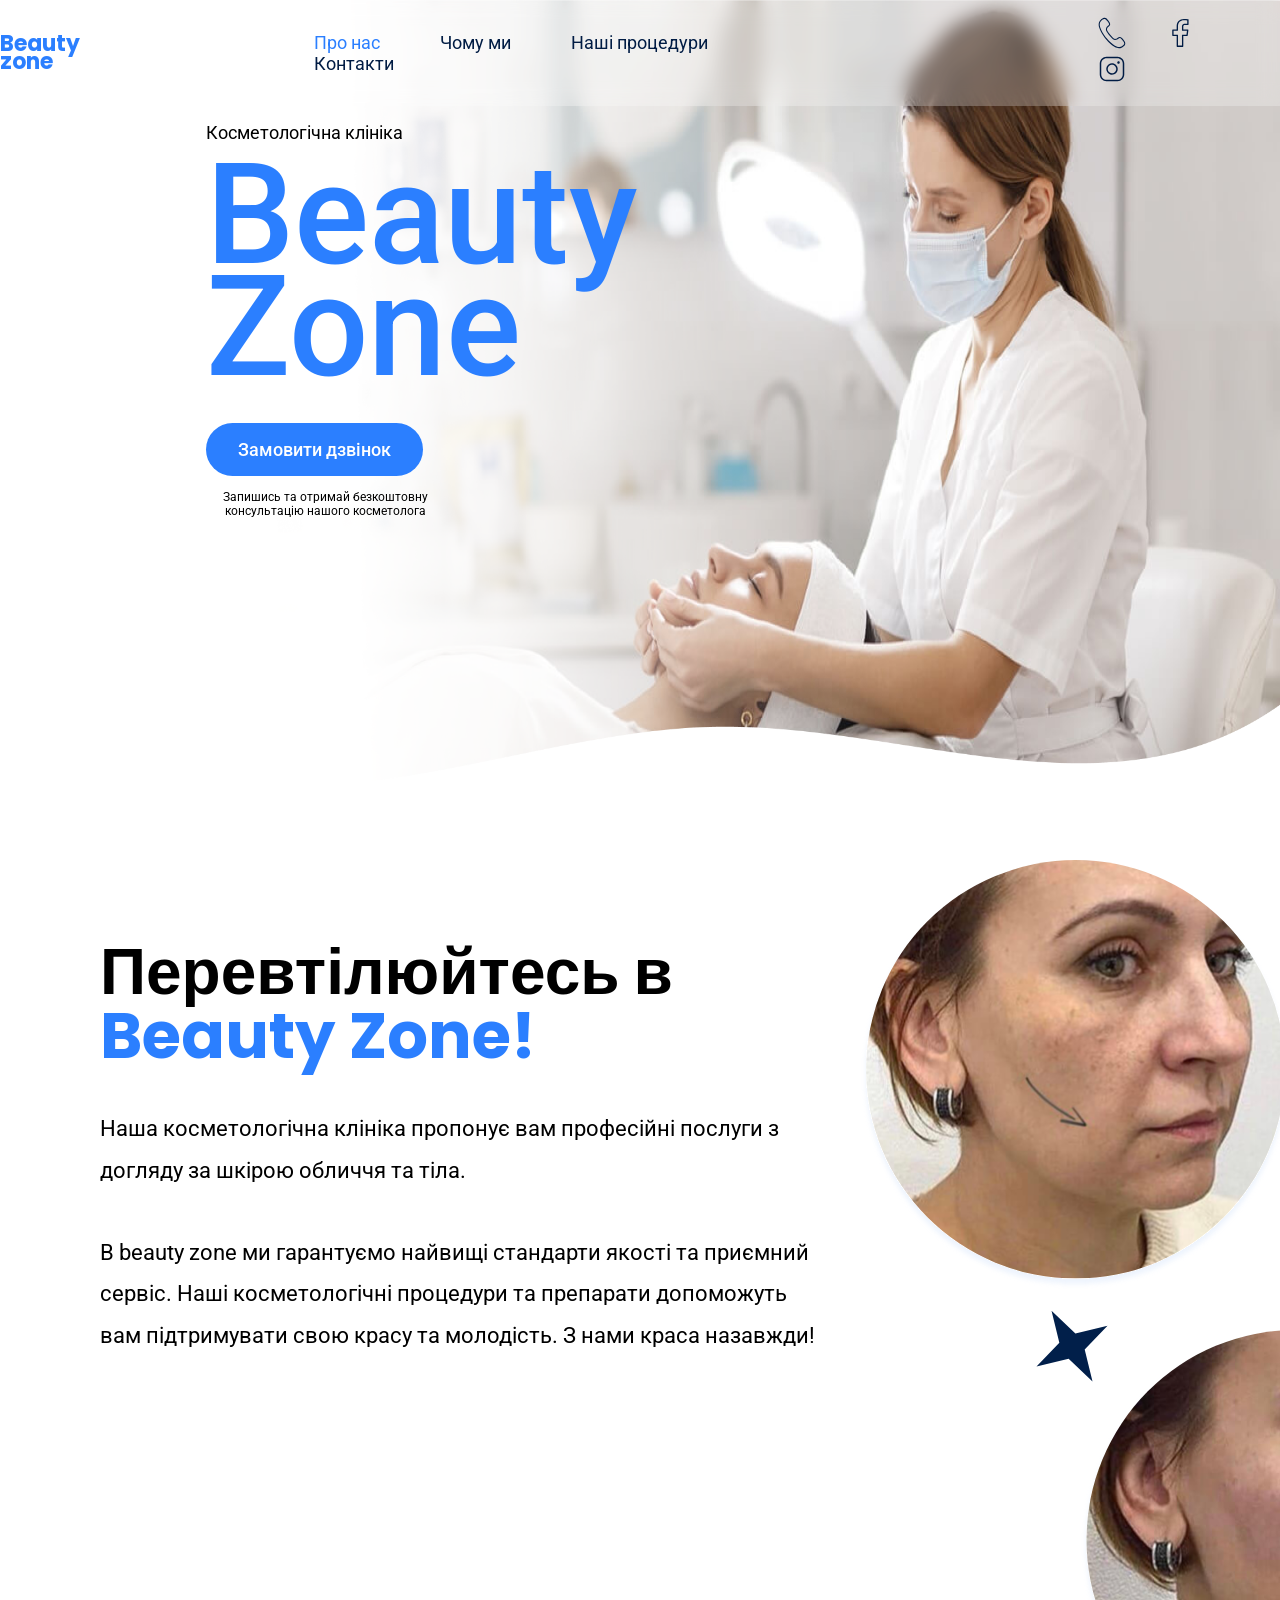
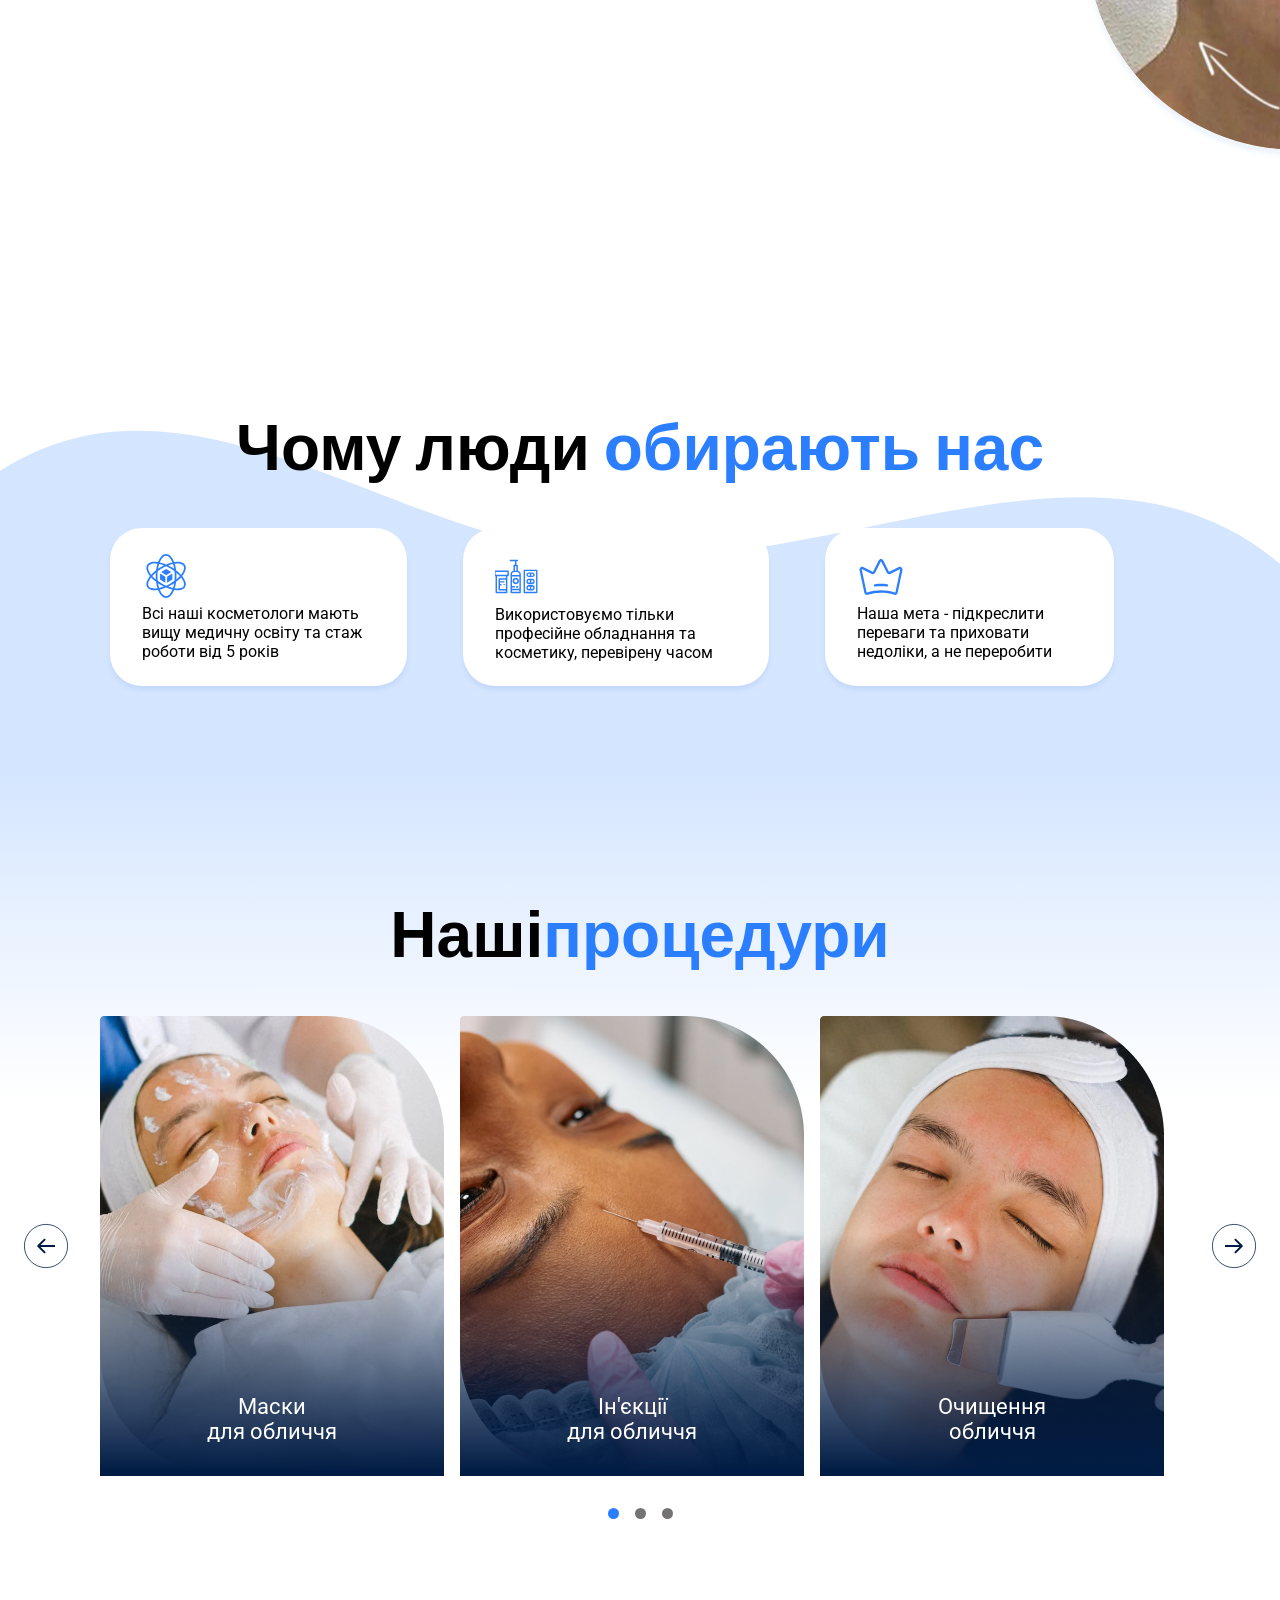
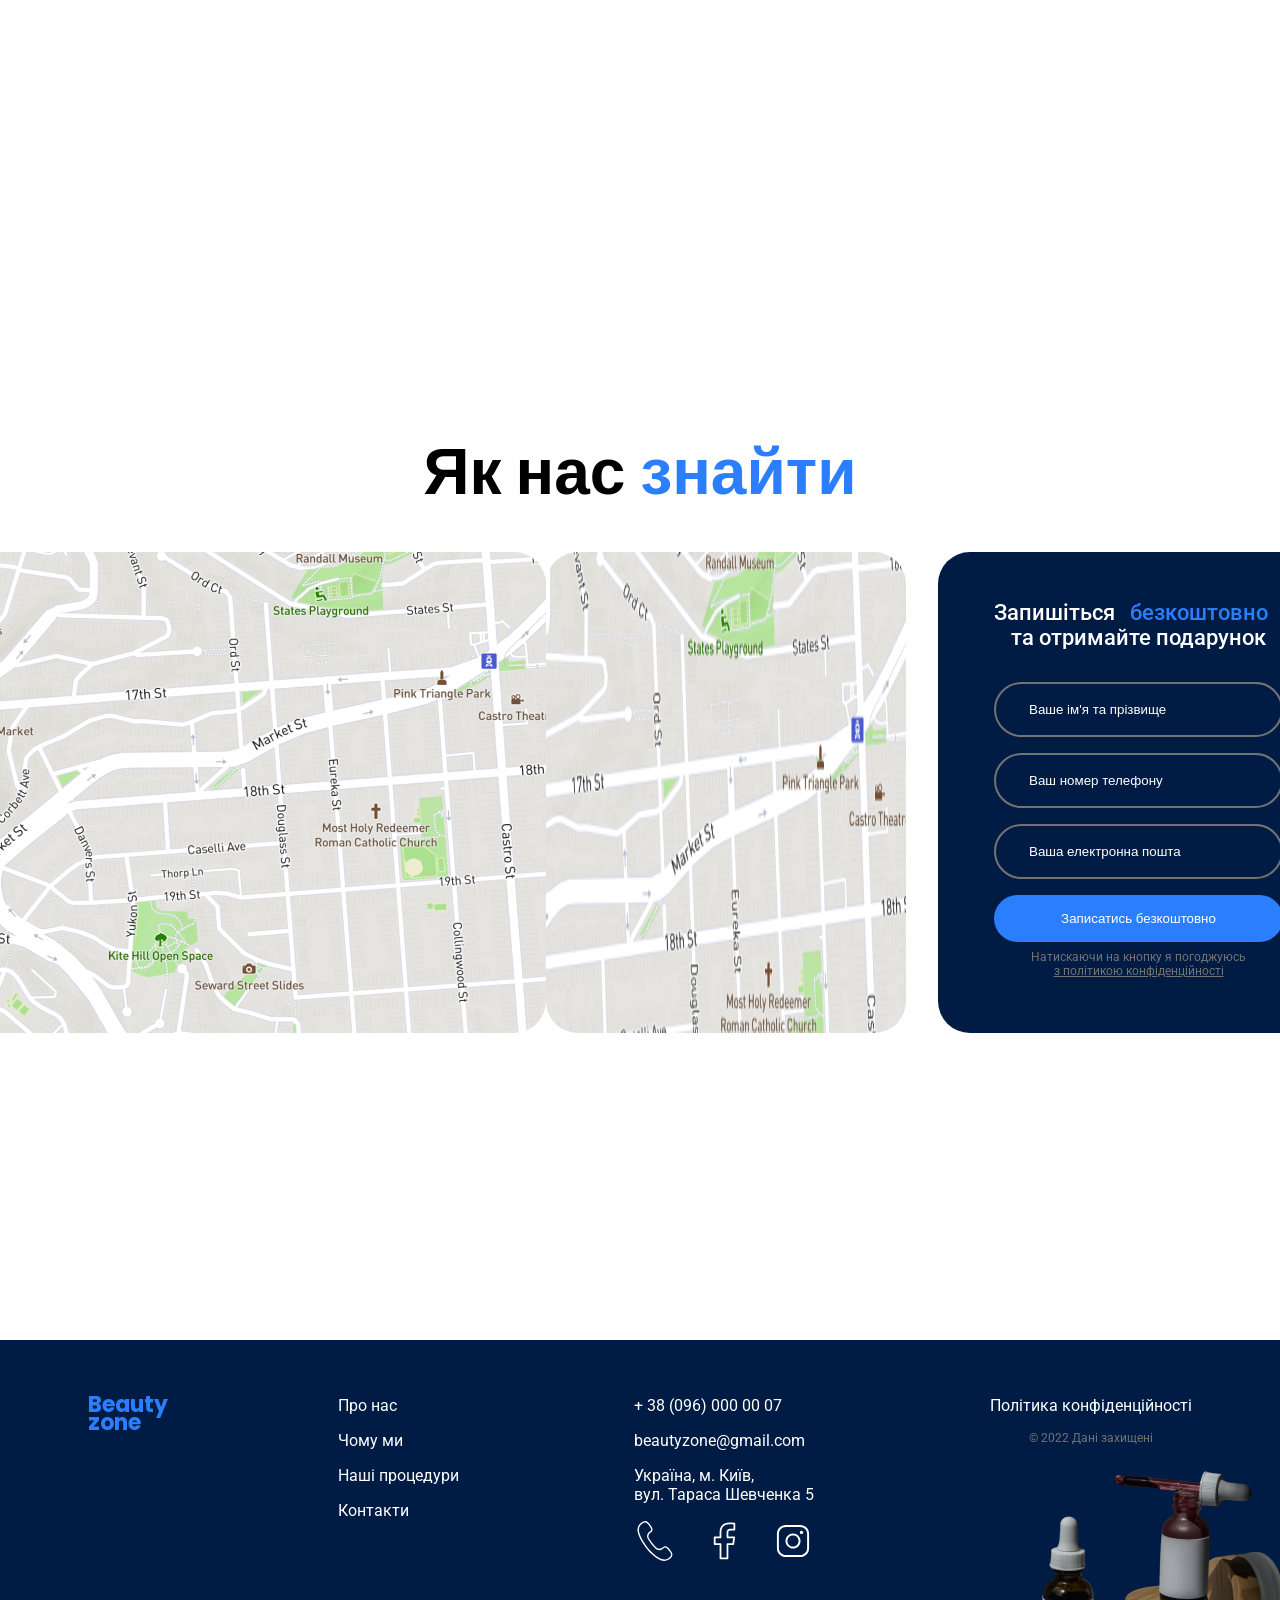
==== commit 6a30475f: "Add files via upload" ====
--- a/index.html
+++ b/index.html
@@ -29,14 +29,15 @@
 
     <link rel="stylesheet" href="./css/desctop_style/footer/footer.css">
 
-    <link rel="stylesheet" href="./css/desctop_style/modal_window.css">
-
-    <link rel="stylesheet" href="./css/style.css">
+    <link rel="stylesheet" href="./css/modal_window.css">
+
+    <!-- Стилі для мобільних пристроїв -->
+    <link rel="stylesheet" href="./css/mobile_style/style.css">
 
     <title>genius-homework-1</title>
 </head>
 <body>
-    <div class="wrapper">
+    <div class="wrapper" id="wrapper">
 
         <header class="header">
             <h2 class="logo">Beauty zone</h2>
@@ -50,6 +51,9 @@
                 <img src="./images/icons/header_phone.svg" alt="" class="header_icon">
                 <img src="./images/icons/header_facebook.svg" alt="" class="header_icon">
                 <img src="./images/icons/header_instagram.svg" alt="" class="header_icon">
+            </div>
+            <div class="burger_menu-wrapper" id="burger_menu">
+                <img class src="./images/icons/mobile_icons/menu.svg" alt="">
             </div>
         </header>
 
@@ -77,11 +81,12 @@
                 </p>
             </div>
             <img src="./images/блок%202/background.svg" class="section_image" alt="">
+            <img src="./images/блок%202/Star.svg" class="section_image_mobile_star" alt="">
         </section>
 
         <section class="selection_wrapper">
             <div id="why_us">
-                <h2 class="section_title ">Чому люди<span>обирають нас</span></h2>
+                <h2 class="section_title">Чому люди <span>обирають нас</span></h2>
 
                 <div class="card_items">
                     <div class="card_item">
@@ -90,18 +95,18 @@
                             та стаж роботи від 5 років</p>
                     </div>
                     <div class="card_item">
-                        <img src="./images/Блок%203/icons/education.svg" alt="" class="card_icon">
+                        <img src="./images/Блок%203/icons/staff.svg" alt="" class="card_icon">
                         <p class="card_text roboto">Використовуємо тільки професійне обладнання та косметику, перевірену часом</p>
                     </div>
                     <div class="card_item">
-                        <img src="./images/Блок%203/icons/education.svg" alt="" class="card_icon">
+                        <img src="./images/Блок%203/icons/goal.svg" alt="" class="card_icon">
                         <p class="card_text roboto">Наша мета - підкреслити переваги та приховати недоліки, а не переробити</p>
                     </div>
                 </div>
             </div>
 
             <div id="service">
-                <h2 class="section_title service_title">Наші <span>процедури</span></h2>
+                <h2 class="section_title service_title">Наші <span> процедури</span></h2>
 
                 <div class="slider_wrapper">
 
@@ -140,7 +145,8 @@
             <h2 class="section_title section_title-center">Як нас<span>знайти</span></h2>
             
             <div class="content_wrapper">
-                <img src="./images/Block%204/map.png" alt="" class="content_map">
+                <img src="./images/Block%204/map.png" alt="" class="content_map" id="desktop_map_image">
+                <img src="./images/Block%204/mobile_map.png" alt="" class="content_map" id="mobile_map_image">
                 <form class="content_form" action="#" method="POST">
                     <span class="content_form_title roboto"><span>Запишіться <p>безкоштовно</p></span>та отримайте подарунок</span>
                     <input placeholder="Ваше ім'я та прізвище" class="content_form_input" type="text" id="content_form_input" pattern="^\s*\S+\s+\S+\s*$" required>
@@ -177,6 +183,27 @@
                 </form>
             </div>
         </section>
+        <section class="mobile_menu" id="mobile_menu">
+            <div class="menu_wrapper">
+                <div class="menu_header">
+                    <h2 class="logo">Beauty zone</h2>
+                    <img src="./images/mobileModalWindow/close_button.svg" alt="" id="close_menu">
+                </div>
+                <div class="menu_links_wrapper">
+                    <div class="link_group">
+                        <a href="#main" class="roboto link opened_link">Про нас</a>
+                        <a href="#why_us" class="roboto link">Чому ми</a>
+                        <a href="#service" class="roboto link">Наші процедури</a>
+                        <a href="#contact" class="roboto link">Контакти</a>
+                    </div>
+                    <div class="icons_group">
+                        <img src="./images/icons/header_phone.svg" alt="" class="header_icon">
+                        <img src="./images/icons/header_facebook.svg" alt="" class="header_icon">
+                        <img src="./images/icons/header_instagram.svg" alt="" class="header_icon">
+                    </div>
+                </div>
+            </div>
+        </section>
 
         
         <footer class="footer_wrapper">
@@ -190,10 +217,12 @@
                 <a href="#contact" class="roboto footer_text">Контакти</a>
             </div>
 
-            <div>
+            <div id="contact_information">
                 <p class="footer_text roboto">+ 38 (096) 000 00 07</p>
                 <p class="footer_text roboto">beautyzone@gmail.com</p>
                 <p class="footer_text roboto">Україна, м. Київ,<br> вул. Тараса Шевченка 5</p>
+
+                <p class="footer_text roboto" id="desktop_hidden_text">Політика конфіденційності</p>
 
                 <div class="icons_wrap">
                     <img src="./images/footer/icons/phone.svg" alt="">
@@ -203,7 +232,7 @@
             </div>
 
             <div>
-                <p class="footer_text roboto">Політика конфіденційності</p>
+                <p class="footer_text roboto" id="mobile_hidden_text">Політика конфіденційності</p>
                 <p class="roboto agree_text">© 2022 Дані захищені</p>
             </div>
 
@@ -213,5 +242,6 @@
 
 
     <script src="./js/modal.js"></script>
+    <script src="./js/mobile_menu.js"></script>
 </body>
 </html>
--- a/css/desctop_style/header/header.css
+++ b/css/desctop_style/header/header.css
@@ -9,7 +9,7 @@
     height: 106px;
     background: rgba(255, 255, 255, 0.25);
     backdrop-filter: blur(10px);
-    z-index: 5;
+    z-index: 1;
 }
 
 
@@ -38,4 +38,8 @@
     width: 32px;
     height: 32px;
     margin-right: 32px;
+}
+
+.burger_menu-wrapper{
+    display: none;
 }
--- a/css/desctop_style/style_block_1/block_style.css
+++ b/css/desctop_style/style_block_1/block_style.css
@@ -11,6 +11,8 @@
 
 .first_screen .background_image{
     display: none;
+    /*height: 100%;
+    width: 100%;*/
 }
 
 .content{
@@ -20,8 +22,6 @@
 
     flex-direction: column;
     align-items: start;
-
-    border: 1px solid #0000;
 }
 
 .content_subtitle{
--- a/css/desctop_style/style_block_2/block_style.css
+++ b/css/desctop_style/style_block_2/block_style.css
@@ -9,7 +9,7 @@
     line-height: 100%;
 }
 
-.section_title p{
+.section_title span{
     color: #2B7FFF;
 }
 
--- a/css/desctop_style/style_block_3/block_style.css
+++ b/css/desctop_style/style_block_3/block_style.css
@@ -4,7 +4,7 @@
     align-items: center;
     width: 100vw;
     height: 200vh;
-    background-image: url("../../images/Блок 3/background.svg");
+    background-image: url("../../../images/Блок 3/background.svg");
     background-size: 100% 100%;
     background-repeat: no-repeat;
 }
@@ -35,4 +35,5 @@
     border-radius: 32px;
     padding: 24px 32px;
     margin-right: 56px;
+    box-shadow: 0px 4px 4px 0px rgba(168, 198, 245, 0.38);
 }
--- a/css/desctop_style/style_block_3/slider.css
+++ b/css/desctop_style/style_block_3/slider.css
@@ -21,7 +21,7 @@
     top: 0;
     background: linear-gradient(180deg, rgba(1, 28, 68, 0.00) 47.40%, rgba(1, 28, 68, 0.73) 82.66%, #011C44 99.06%);
     height: 100%;
-    width: 100%;
+    width: 344px;
 }
 
 .slider_item_text{
@@ -46,9 +46,13 @@
 }
 
 .slider_buttons{
-    width: 121px;
+    max-width: 121px;
     justify-content: space-between;
     margin-top: 32px;
+}
+
+.slider_button:not(:last-child){
+    margin-right: 16px;
 }
 
 .slider_button{
--- a/css/desctop_style/style_block_4/block_style.css
+++ b/css/desctop_style/style_block_4/block_style.css
@@ -3,7 +3,7 @@
     justify-content: center;
 }
 
-.section_title-center p{
+.section_title-center span {
     margin-left: 15px;
 }
 
--- a/css/desctop_style/footer/footer.css
+++ b/css/desctop_style/footer/footer.css
@@ -35,4 +35,13 @@
     display: flex;
     align-items: center;
     justify-content: space-between;
+}
+
+
+#mobile_hidden_text{
+    display: block;
+}
+
+#desktop_hidden_text{
+    display: none;
 }
--- a/css/modal_window.css
+++ b/css/modal_window.css
@@ -0,0 +1,37 @@
+.modal_window{
+
+    display: flex;
+    justify-content: center;
+    align-items: center;
+    position: fixed;
+    top: 0;
+    left: 0;
+    z-index: 5;
+    width: 100vw;
+    height: 100vh;
+    color: #ffffff;
+    background: rgba(1, 31, 74, 0.40);
+    transform: translateY(-100vh);
+    transition: transform .8s;
+}
+
+.modal_window .content_form{
+    position: relative;
+    max-width: 310px;
+    padding: 42px 144px;
+}
+
+.modal_window_img{
+    position: absolute;
+    top: 42px;
+    right: 42px;
+    width: 32px;
+    height: 32px;
+    cursor: pointer;
+}
+
+.modal_title{
+    font-size: 64px;
+    text-align: center;
+    line-height: 90%;
+}
--- a/css/mobile_style/style.css
+++ b/css/mobile_style/style.css
@@ -0,0 +1,385 @@
+@charset "UTF-8";
+* {
+  max-width: 100vw;
+}
+
+.background_image {
+  display: none;
+}
+
+.mobile_menu {
+  display: none;
+}
+
+@media (max-width: 720px) {
+  .section_wrapper {
+    min-width: 100vw;
+  }
+  .header {
+    background: none;
+    -webkit-backdrop-filter: none;
+            backdrop-filter: none;
+    -webkit-box-pack: justify;
+        -ms-flex-pack: justify;
+            justify-content: space-between;
+    padding: 16px 16px 0 20px;
+    max-width: calc(100% - 36px);
+  }
+  .header .link_group, .header .icons_group {
+    display: none;
+  }
+  .header .burger_menu-wrapper {
+    display: block;
+  }
+  .header .logo {
+    font-size: 16px;
+  }
+  .first_screen {
+    display: -webkit-box;
+    display: -ms-flexbox;
+    display: flex;
+    -webkit-box-align: center;
+        -ms-flex-align: center;
+            align-items: center;
+    -webkit-box-pack: center;
+        -ms-flex-pack: center;
+            justify-content: center;
+    position: static;
+    min-height: 390px;
+    height: auto;
+    width: 100vw;
+    background-image: url("../../images/mobile_bakcground.png");
+    background-size: 100%;
+  }
+  .first_screen .content {
+    display: -webkit-box;
+    display: -ms-flexbox;
+    display: flex;
+    -webkit-box-orient: vertical;
+    -webkit-box-direction: normal;
+        -ms-flex-direction: column;
+            flex-direction: column;
+    -webkit-box-align: center;
+        -ms-flex-align: center;
+            align-items: center;
+    -webkit-box-pack: center;
+        -ms-flex-pack: center;
+            justify-content: center;
+    position: static;
+  }
+  .first_screen .content .content_subtitle {
+    font-size: 12px;
+  }
+  .first_screen .content .content_title {
+    font-size: 54px;
+    text-align: center;
+  }
+  .first_screen .content .content_text {
+    text-align: center;
+  }
+  .first_screen .content .content_order_call {
+    padding: 16px 24px;
+  }
+  .section_flex {
+    -webkit-box-pack: center;
+        -ms-flex-pack: center;
+            justify-content: center;
+    margin: 0;
+    padding: 0;
+    max-width: 100vw;
+    min-height: 340px;
+    height: auto;
+  }
+  .section_flex .section_title {
+    font-size: 32px;
+    max-width: 264px;
+  }
+  .section_flex .section_text {
+    max-width: 320px;
+  }
+  .section_flex .section_image {
+    display: none;
+  }
+  .selection_wrapper .section_title {
+    text-align: center;
+  }
+  .selection_wrapper .section_title span {
+    display: block;
+  }
+  .selection_wrapper .card_items .card_item {
+    margin-bottom: 12px;
+  }
+  .modal_window .modal_title {
+    font-size: 32px;
+  }
+  .modal_window .modal_wrapper .content_form {
+    -webkit-box-align: center;
+        -ms-flex-align: center;
+            align-items: center;
+    -webkit-box-pack: end;
+        -ms-flex-pack: end;
+            justify-content: flex-end;
+    margin: 0 20px;
+  }
+  .modal_window .modal_wrapper .content_form .content_form_title {
+    text-align: left;
+  }
+  .modal_window .modal_wrapper .content_form .content_form_input {
+    min-width: 241px;
+  }
+  .modal_window .modal_wrapper .content_form .content_form_button_submit {
+    width: 292.2px;
+    padding: 16px 24px;
+    font-weight: 600;
+    font-size: 16px;
+  }
+}
+@media (max-width: 480px) {
+  .logo {
+    font-size: 16px;
+  }
+  .section_title {
+    font-size: 32px;
+  }
+  .first_screen {
+    -webkit-box-align: start;
+        -ms-flex-align: start;
+            align-items: flex-start;
+  }
+  .first_screen .content {
+    margin-top: 100px;
+  }
+  .section_flex {
+    position: relative;
+    top: 0;
+    left: 0;
+  }
+  .section_flex .section_image_mobile_star {
+    display: block;
+    position: absolute;
+    top: calc(100% + 6px);
+    right: 52px;
+  }
+  .selection_wrapper {
+    background-image: url("../../images/Блок 3/background_mobile.svg");
+    background-position: 0 0;
+    min-height: 100vh;
+    background-size: 100% 100%;
+    background-repeat: no-repeat;
+    max-width: 100vw;
+    margin-top: -225px;
+  }
+  .selection_wrapper #why_us {
+    margin-top: 225px;
+  }
+  .selection_wrapper #service h2 span {
+    margin-left: 5px;
+  }
+  .selection_wrapper .card_items {
+    -webkit-box-orient: vertical;
+    -webkit-box-direction: normal;
+        -ms-flex-direction: column;
+            flex-direction: column;
+    -webkit-box-align: center;
+        -ms-flex-align: center;
+            align-items: center;
+    margin-left: 22px;
+    margin-top: 24px;
+    max-width: 100vw;
+  }
+  .selection_wrapper .card_items .card_item {
+    max-width: 252px;
+    margin-bottom: 16px;
+    -webkit-box-orient: vertical;
+    -webkit-box-direction: normal;
+        -ms-flex-direction: column;
+            flex-direction: column;
+    text-align: center;
+  }
+  .selection_wrapper .slider_wrapper {
+    overflow: hidden;
+  }
+  .selection_wrapper .slider_wrapper .slider_arrow_button {
+    display: none;
+  }
+  .selection_wrapper .slider_wrapper .slider_item {
+    display: -webkit-box;
+    display: -ms-flexbox;
+    display: flex;
+    -webkit-box-orient: vertical;
+    -webkit-box-direction: normal;
+        -ms-flex-direction: column;
+            flex-direction: column;
+    -webkit-box-align: center;
+        -ms-flex-align: center;
+            align-items: center;
+    min-width: 100vw;
+  }
+  .selection_wrapper .slider_wrapper .slider_item .slider_item_background {
+    left: 14%;
+    border-bottom-left-radius: 109px;
+  }
+  #contact {
+    -webkit-box-pack: justify;
+        -ms-flex-pack: justify;
+            justify-content: space-between;
+    -webkit-box-align: center;
+        -ms-flex-align: center;
+            align-items: center;
+    width: 100vw;
+    margin-top: 225px;
+  }
+  #contact .content_form {
+    -webkit-box-align: center;
+        -ms-flex-align: center;
+            align-items: center;
+    -webkit-box-pack: end;
+        -ms-flex-pack: end;
+            justify-content: flex-end;
+    margin: 0 20px 24px 20px;
+    padding: 0 24px 42px 24px;
+  }
+  #contact .content_form .content_form_input {
+    width: 241px;
+    padding: 16px 24px;
+  }
+  #contact .content_form .content_form_button_submit {
+    width: 292.2px;
+    padding: 16px 24px;
+    font-weight: 600;
+    font-size: 16px;
+  }
+  #contact .content_wrapper {
+    -webkit-box-orient: vertical;
+    -webkit-box-direction: reverse;
+        -ms-flex-direction: column-reverse;
+            flex-direction: column-reverse;
+  }
+  #contact .content_wrapper .content_map {
+    border-radius: 0;
+  }
+  #contact .content_wrapper #desktop_map_image {
+    display: none;
+  }
+  #contact .content_wrapper #mobile_map_image {
+    display: block;
+  }
+  .footer_wrapper {
+    -webkit-box-orient: vertical;
+    -webkit-box-direction: normal;
+        -ms-flex-direction: column;
+            flex-direction: column;
+    -webkit-box-align: center;
+        -ms-flex-align: center;
+            align-items: center;
+  }
+  .footer_wrapper .footer_staff_image {
+    display: none;
+  }
+  .footer_wrapper .footer_link_group {
+    text-align: center;
+  }
+  .footer_wrapper .footer_text {
+    font-size: 14px;
+  }
+  .footer_wrapper #contact_information {
+    display: -webkit-box;
+    display: -ms-flexbox;
+    display: flex;
+    -webkit-box-orient: vertical;
+    -webkit-box-direction: normal;
+        -ms-flex-direction: column;
+            flex-direction: column;
+    -webkit-box-align: center;
+        -ms-flex-align: center;
+            align-items: center;
+  }
+  .footer_wrapper #contact_information p {
+    display: none;
+  }
+  .footer_wrapper #contact_information #desktop_hidden_text {
+    display: block;
+  }
+  .footer_wrapper #contact_information .icons_wrap {
+    -webkit-box-pack: start;
+        -ms-flex-pack: start;
+            justify-content: flex-start;
+  }
+  .footer_wrapper #contact_information .icons_wrap img {
+    width: 32px;
+    height: 32px;
+    margin-right: 20px;
+  }
+  .footer_wrapper #contact_information .icons_wrap img:last-child {
+    margin-right: 0;
+  }
+  .footer_wrapper #mobile_hidden_text {
+    display: none;
+  }
+  .footer_wrapper .agree_text {
+    margin-top: 8px;
+  }
+  .mobile_menu {
+    display: block;
+    position: fixed;
+    top: 0;
+    left: 0;
+    -webkit-transform: translateX(100vw);
+            transform: translateX(100vw);
+    z-index: 5;
+    width: 100vw;
+    height: 100vh;
+    background: #ffffff;
+    -webkit-transition: 0.8s;
+    transition: 0.8s;
+    -webkit-transition-timing-function: ease-in;
+            transition-timing-function: ease-in;
+  }
+  .mobile_menu .menu_wrapper {
+    display: -webkit-box;
+    display: -ms-flexbox;
+    display: flex;
+    -webkit-box-orient: vertical;
+    -webkit-box-direction: normal;
+        -ms-flex-direction: column;
+            flex-direction: column;
+    margin: 0 20px;
+    padding: 16px 0 0 0;
+  }
+  .mobile_menu .menu_wrapper .menu_header {
+    display: -webkit-box;
+    display: -ms-flexbox;
+    display: flex;
+    -webkit-box-pack: justify;
+        -ms-flex-pack: justify;
+            justify-content: space-between;
+  }
+  .mobile_menu .menu_wrapper .menu_header #close_menu {
+    cursor: pointer;
+  }
+  .mobile_menu .menu_wrapper .menu_links_wrapper {
+    display: -webkit-box;
+    display: -ms-flexbox;
+    display: flex;
+    -webkit-box-orient: vertical;
+    -webkit-box-direction: normal;
+        -ms-flex-direction: column;
+            flex-direction: column;
+    -webkit-box-align: start;
+        -ms-flex-align: start;
+            align-items: flex-start;
+  }
+  .mobile_menu .menu_wrapper .menu_links_wrapper .link_group {
+    display: -webkit-box;
+    display: -ms-flexbox;
+    display: flex;
+    -webkit-box-orient: vertical;
+    -webkit-box-direction: normal;
+        -ms-flex-direction: column;
+            flex-direction: column;
+    margin: 32px 0 0 0;
+  }
+  .mobile_menu .menu_wrapper .menu_links_wrapper .link_group .link {
+    margin: 0 0 16px 0;
+  }
+}
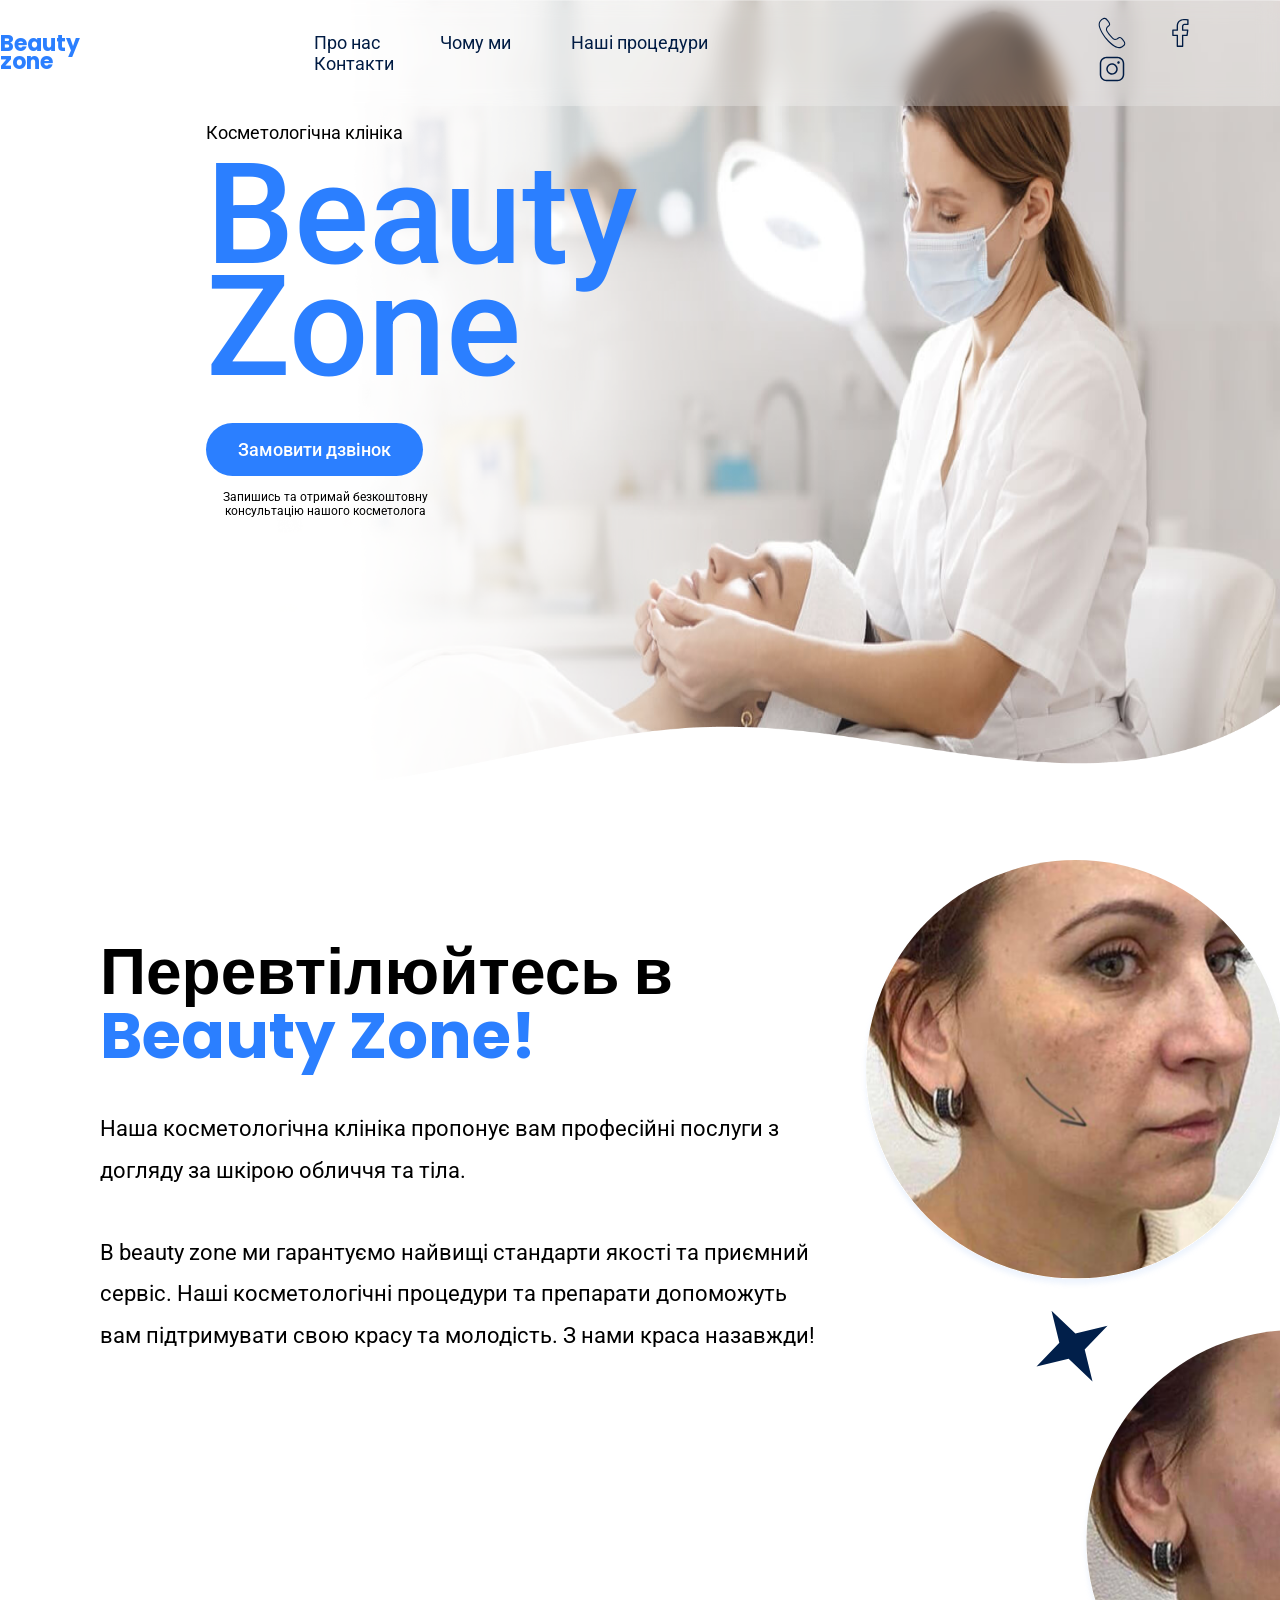
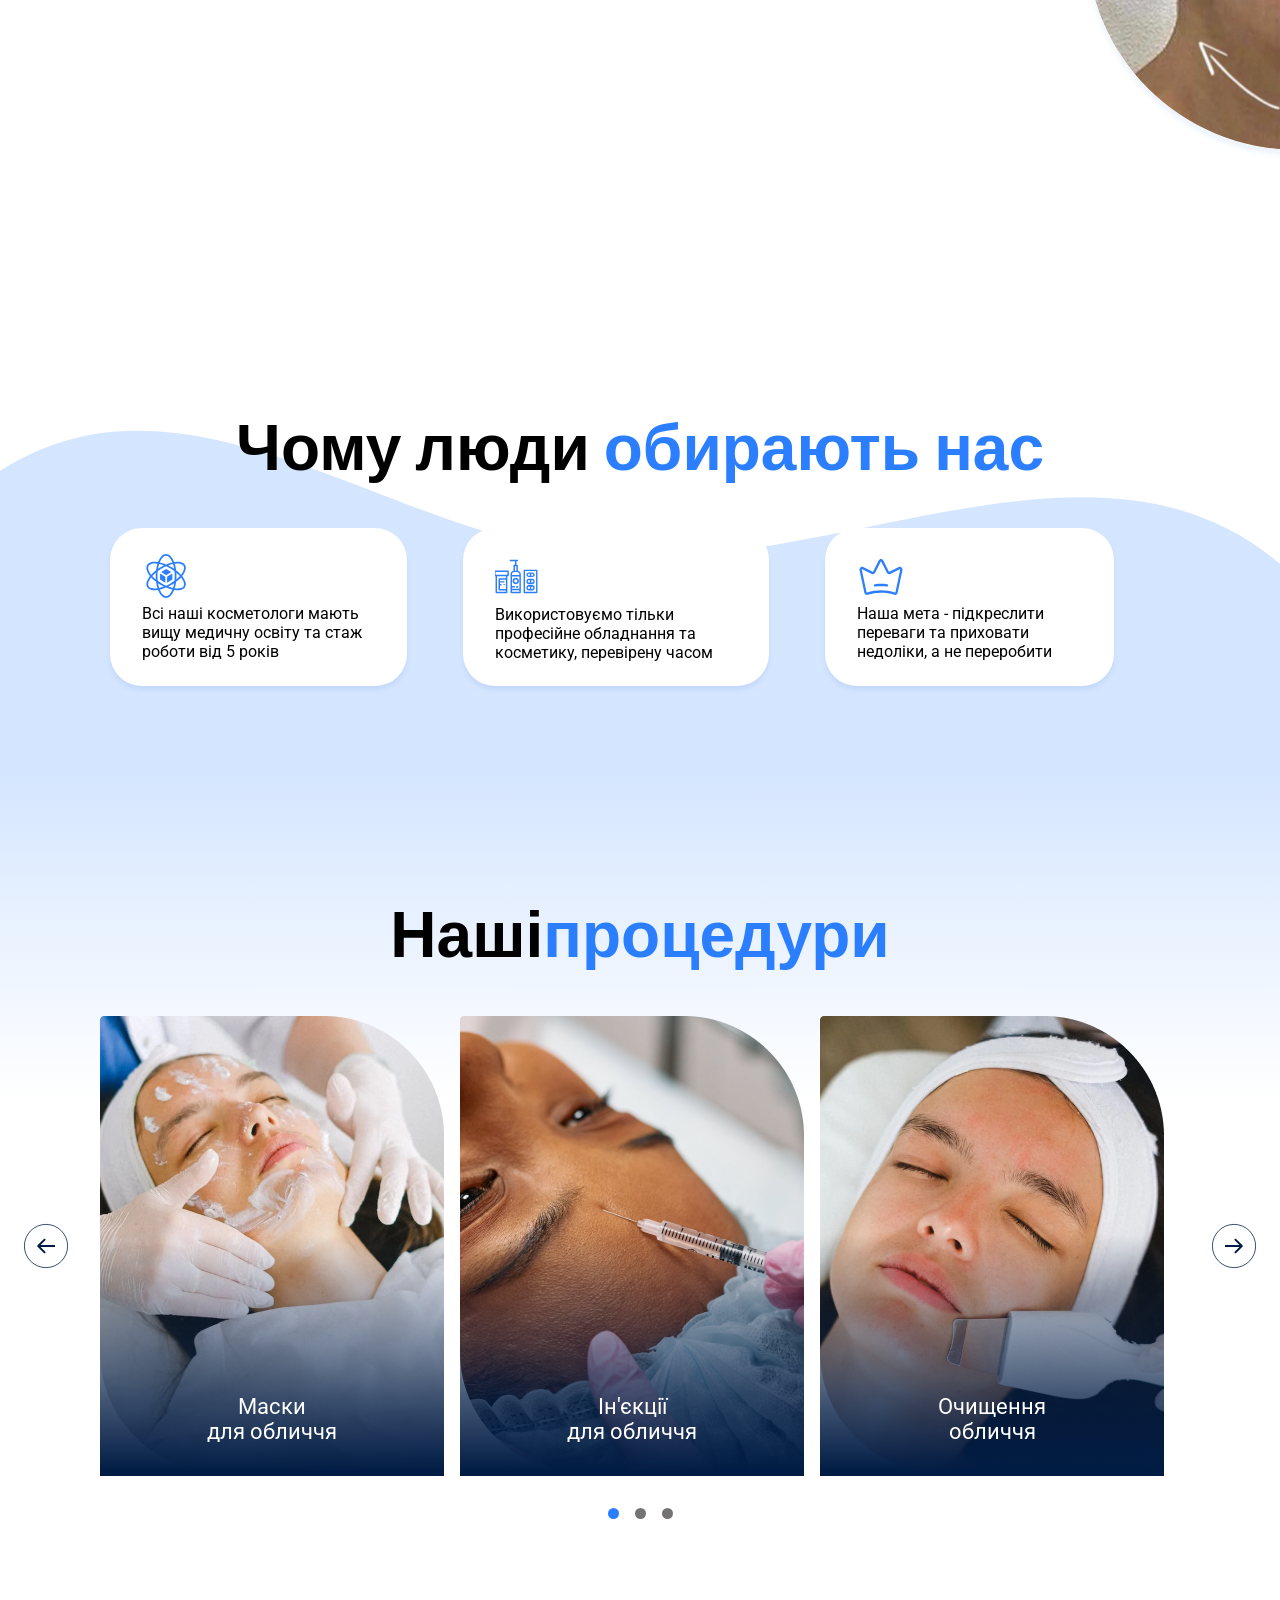
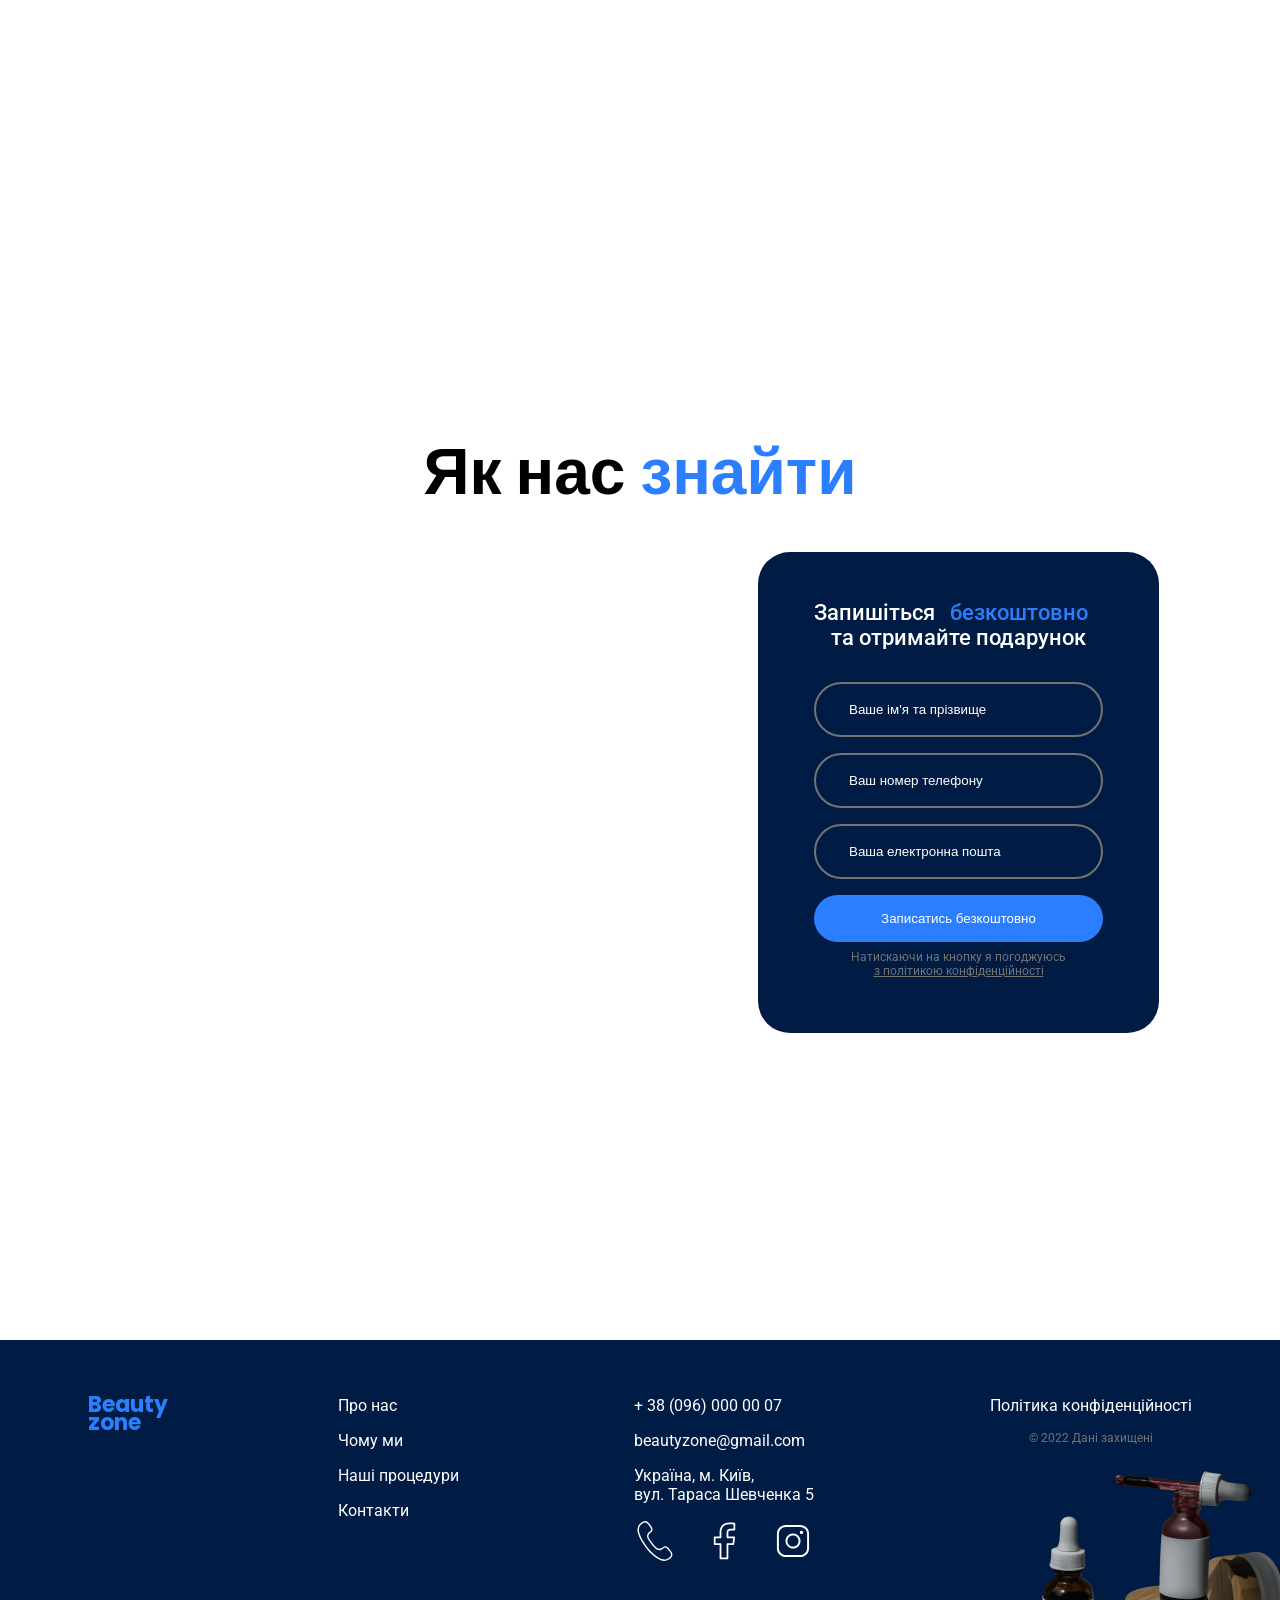
==== commit 7e14571f: "Add files via upload" ====
--- a/index.html
+++ b/index.html
@@ -48,9 +48,9 @@
                 <a href="#contact" class="roboto link">Контакти</a>
             </div>
             <div class="icons_group">
-                <img src="./images/icons/header_phone.svg" alt="" class="header_icon">
-                <img src="./images/icons/header_facebook.svg" alt="" class="header_icon">
-                <img src="./images/icons/header_instagram.svg" alt="" class="header_icon">
+                <img src="./images/icons/header_phone.svg" alt="" class="header_icon clickable_icon">
+                <img src="./images/icons/header_facebook.svg" alt="" class="header_icon clickable_icon">
+                <img src="./images/icons/header_instagram.svg" alt="" class="header_icon clickable_icon">
             </div>
             <div class="burger_menu-wrapper" id="burger_menu">
                 <img class src="./images/icons/mobile_icons/menu.svg" alt="">
@@ -62,7 +62,7 @@
             <div class="content">
                 <p class="content_subtitle roboto">Косметологічна клініка</p>
                 <p class="content_title roboto">Beauty Zone</p>
-                <p class="content_order_call roboto" id="open_modal">Замовити дзвінок</p>
+                <a href="tel:+380960000007"><button class="content_order_call roboto" id="open_modal">Замовити дзвінок</button></a>
                 <p class="content_text roboto">Запишись та отримай безкоштовну консультацію нашого косметолога</p>
             </div>
         </section>
@@ -113,7 +113,7 @@
                     <div class="slider_body">
                         <img src="./images/Блок%203/icons/navigation_arrow.svg" alt="" class="slider_arrow_button">
                         <div class="slider_items">
-                            <div class="slider_item">
+                            <div class="slider_item" id="slider_item">
                                 <img src="./images/Блок%203/sliders/masks.png" alt="" class="slider_item_image">
                                 <p class="slider_item_background"></p>
                                 <p class="slider_item_text roboto">Маски <br> для обличчя</p>
@@ -145,8 +145,8 @@
             <h2 class="section_title section_title-center">Як нас<span>знайти</span></h2>
             
             <div class="content_wrapper">
-                <img src="./images/Block%204/map.png" alt="" class="content_map" id="desktop_map_image">
-                <img src="./images/Block%204/mobile_map.png" alt="" class="content_map" id="mobile_map_image">
+
+                <iframe class="content_map" src="https://www.google.com/maps/embed?pb=!1m14!1m12!1m3!1d24352.20384501926!2d22.50443300066488!3d40.27518418914927!2m3!1f0!2f0!3f0!3m2!1i1024!2i768!4f13.1!5e0!3m2!1sen!2sua!4v1692899209264!5m2!1sen!2sua" style="border:0;" allowfullscreen="" loading="lazy" referrerpolicy="no-referrer-when-downgrade"></iframe>
                 <form class="content_form" action="#" method="POST">
                     <span class="content_form_title roboto"><span>Запишіться <p>безкоштовно</p></span>та отримайте подарунок</span>
                     <input placeholder="Ваше ім'я та прізвище" class="content_form_input" type="text" id="content_form_input" pattern="^\s*\S+\s+\S+\s*$" required>
@@ -218,16 +218,16 @@
             </div>
 
             <div id="contact_information">
-                <p class="footer_text roboto">+ 38 (096) 000 00 07</p>
+                <a href="tel:+380960000007"><p class="footer_text roboto">+ 38 (096) 000 00 07</p></a>
                 <p class="footer_text roboto">beautyzone@gmail.com</p>
                 <p class="footer_text roboto">Україна, м. Київ,<br> вул. Тараса Шевченка 5</p>
 
                 <p class="footer_text roboto" id="desktop_hidden_text">Політика конфіденційності</p>
 
                 <div class="icons_wrap">
-                    <img src="./images/footer/icons/phone.svg" alt="">
-                    <img src="./images/footer/icons/facebook.svg" alt="">
-                    <img src="./images/footer/icons/instagram.svg" alt="">
+                    <img src="./images/footer/icons/phone.svg" class="clickable_icon" alt="">
+                    <img src="./images/footer/icons/facebook.svg" class="clickable_icon" alt="">
+                    <img src="./images/footer/icons/instagram.svg" class="clickable_icon" alt="">
                 </div>
             </div>
 
@@ -243,5 +243,6 @@
 
     <script src="./js/modal.js"></script>
     <script src="./js/mobile_menu.js"></script>
+    <script src="./js/slider.js"></script>
 </body>
 </html>
--- a/css/desctop_style/nullystyle/nullystyle.css
+++ b/css/desctop_style/nullystyle/nullystyle.css
@@ -31,4 +31,8 @@
 
 .roboto {
     font-family: 'Roboto', sans-serif;
+}
+
+.clickable_icon{
+    cursor: pointer;
 }
--- a/css/desctop_style/header/header.css
+++ b/css/desctop_style/header/header.css
@@ -30,7 +30,7 @@
     margin-right: 56px;
 }
 
-.opened_link{
+.link:hover{
     color: #2B7FFF;
 }
 
--- a/css/desctop_style/style_block_3/slider.css
+++ b/css/desctop_style/style_block_3/slider.css
@@ -12,7 +12,9 @@
     position: relative;
     top: 0;
     left: 0;
+    width: 300%;
     margin-right: 16px;
+    transition: .8s;
 }
 
 .slider_item_background{
--- a/css/desctop_style/style_block_4/block_style.css
+++ b/css/desctop_style/style_block_4/block_style.css
@@ -21,10 +21,15 @@
     padding: 0 56px 0 56px;
     border-radius: 32px;
 }
-
 .content_map{
     border-radius: 32px;
+    width: 605px;
+    height: 481px;
 }
+#mobile_map_image{
+    display: none;
+}
+
 
 
 .content_form_input{
--- a/css/mobile_style/style.css
+++ b/css/mobile_style/style.css
@@ -11,7 +11,13 @@
   display: none;
 }
 
-@media (max-width: 720px) {
+@media (max-width: 1080px) {
+  .logo {
+    font-size: 16px;
+  }
+  .section_title {
+    font-size: 32px;
+  }
   .section_wrapper {
     min-width: 100vw;
   }
@@ -109,57 +115,6 @@
   .selection_wrapper .card_items .card_item {
     margin-bottom: 12px;
   }
-  .modal_window .modal_title {
-    font-size: 32px;
-  }
-  .modal_window .modal_wrapper .content_form {
-    -webkit-box-align: center;
-        -ms-flex-align: center;
-            align-items: center;
-    -webkit-box-pack: end;
-        -ms-flex-pack: end;
-            justify-content: flex-end;
-    margin: 0 20px;
-  }
-  .modal_window .modal_wrapper .content_form .content_form_title {
-    text-align: left;
-  }
-  .modal_window .modal_wrapper .content_form .content_form_input {
-    min-width: 241px;
-  }
-  .modal_window .modal_wrapper .content_form .content_form_button_submit {
-    width: 292.2px;
-    padding: 16px 24px;
-    font-weight: 600;
-    font-size: 16px;
-  }
-}
-@media (max-width: 480px) {
-  .logo {
-    font-size: 16px;
-  }
-  .section_title {
-    font-size: 32px;
-  }
-  .first_screen {
-    -webkit-box-align: start;
-        -ms-flex-align: start;
-            align-items: flex-start;
-  }
-  .first_screen .content {
-    margin-top: 100px;
-  }
-  .section_flex {
-    position: relative;
-    top: 0;
-    left: 0;
-  }
-  .section_flex .section_image_mobile_star {
-    display: block;
-    position: absolute;
-    top: calc(100% + 6px);
-    right: 52px;
-  }
   .selection_wrapper {
     background-image: url("../../images/Блок 3/background_mobile.svg");
     background-position: 0 0;
@@ -216,7 +171,113 @@
     min-width: 100vw;
   }
   .selection_wrapper .slider_wrapper .slider_item .slider_item_background {
-    left: 14%;
+    left: 29%;
+    border-bottom-left-radius: 109px;
+  }
+  .modal_window .modal_title {
+    font-size: 32px;
+  }
+  .modal_window .modal_wrapper .content_form {
+    -webkit-box-align: center;
+        -ms-flex-align: center;
+            align-items: center;
+    -webkit-box-pack: end;
+        -ms-flex-pack: end;
+            justify-content: flex-end;
+    margin: 0 20px;
+  }
+  .modal_window .modal_wrapper .content_form .content_form_title {
+    text-align: left;
+  }
+  .modal_window .modal_wrapper .content_form .content_form_input {
+    min-width: 241px;
+  }
+  .modal_window .modal_wrapper .content_form .content_form_button_submit {
+    width: 292.2px;
+    padding: 16px 24px;
+    font-weight: 600;
+    font-size: 16px;
+  }
+}
+@media (max-width: 811px) {
+  .first_screen {
+    -webkit-box-align: start;
+        -ms-flex-align: start;
+            align-items: flex-start;
+  }
+  .first_screen .content {
+    margin-top: 100px;
+  }
+  .section_flex {
+    position: relative;
+    top: 0;
+    left: 0;
+  }
+  .section_flex .section_image_mobile_star {
+    display: block;
+    position: absolute;
+    top: calc(100% + 6px);
+    right: 52px;
+  }
+  .selection_wrapper {
+    background-image: url("../../images/Блок 3/background_mobile.svg");
+    background-position: 0 0;
+    min-height: 100vh;
+    background-size: 100% 100%;
+    background-repeat: no-repeat;
+    max-width: 100vw;
+    margin-top: -225px;
+  }
+  .selection_wrapper #why_us {
+    margin-top: 225px;
+  }
+  .selection_wrapper #service h2 span {
+    margin-left: 5px;
+  }
+  .selection_wrapper .card_items {
+    -webkit-box-orient: vertical;
+    -webkit-box-direction: normal;
+        -ms-flex-direction: column;
+            flex-direction: column;
+    -webkit-box-align: center;
+        -ms-flex-align: center;
+            align-items: center;
+    margin-left: 22px;
+    margin-top: 24px;
+    max-width: 100vw;
+  }
+  .selection_wrapper .card_items .card_item {
+    max-width: 252px;
+    margin-bottom: 16px;
+    -webkit-box-orient: vertical;
+    -webkit-box-direction: normal;
+        -ms-flex-direction: column;
+            flex-direction: column;
+    text-align: center;
+  }
+  .selection_wrapper .slider_wrapper {
+    overflow: hidden;
+  }
+  .selection_wrapper .slider_wrapper .slider_arrow_button {
+    display: none;
+  }
+  .selection_wrapper .slider_wrapper .slider_item {
+    display: -webkit-box;
+    display: -ms-flexbox;
+    display: flex;
+    -webkit-box-orient: vertical;
+    -webkit-box-direction: normal;
+        -ms-flex-direction: column;
+            flex-direction: column;
+    -webkit-box-align: center;
+        -ms-flex-align: center;
+            align-items: center;
+    min-width: 100vw;
+  }
+  .selection_wrapper .slider_wrapper .slider_item .slider_item_background {
+    position: absolute;
+    left: 29%;
+    bottom: 0;
     border-bottom-left-radius: 109px;
   }
   #contact {
@@ -254,8 +315,11 @@
     -webkit-box-direction: reverse;
         -ms-flex-direction: column-reverse;
             flex-direction: column-reverse;
+    height: 100%;
   }
   #contact .content_wrapper .content_map {
+    width: 100%;
+    height: 100%;
     border-radius: 0;
   }
   #contact .content_wrapper #desktop_map_image {
@@ -382,4 +446,31 @@
   .mobile_menu .menu_wrapper .menu_links_wrapper .link_group .link {
     margin: 0 0 16px 0;
   }
+}
+@media (max-width: 480px) {
+  .selection_wrapper .slider_wrapper {
+    overflow: hidden;
+  }
+  .selection_wrapper .slider_wrapper .slider_arrow_button {
+    display: none;
+  }
+  .selection_wrapper .slider_wrapper .slider_item {
+    display: -webkit-box;
+    display: -ms-flexbox;
+    display: flex;
+    -webkit-box-orient: vertical;
+    -webkit-box-direction: normal;
+        -ms-flex-direction: column;
+            flex-direction: column;
+    -webkit-box-align: center;
+        -ms-flex-align: center;
+            align-items: center;
+    min-width: 100vw;
+  }
+  .selection_wrapper .slider_wrapper .slider_item .slider_item_background {
+    position: absolute;
+    left: 14%;
+    bottom: 0;
+    border-bottom-left-radius: 109px;
+  }
 }
